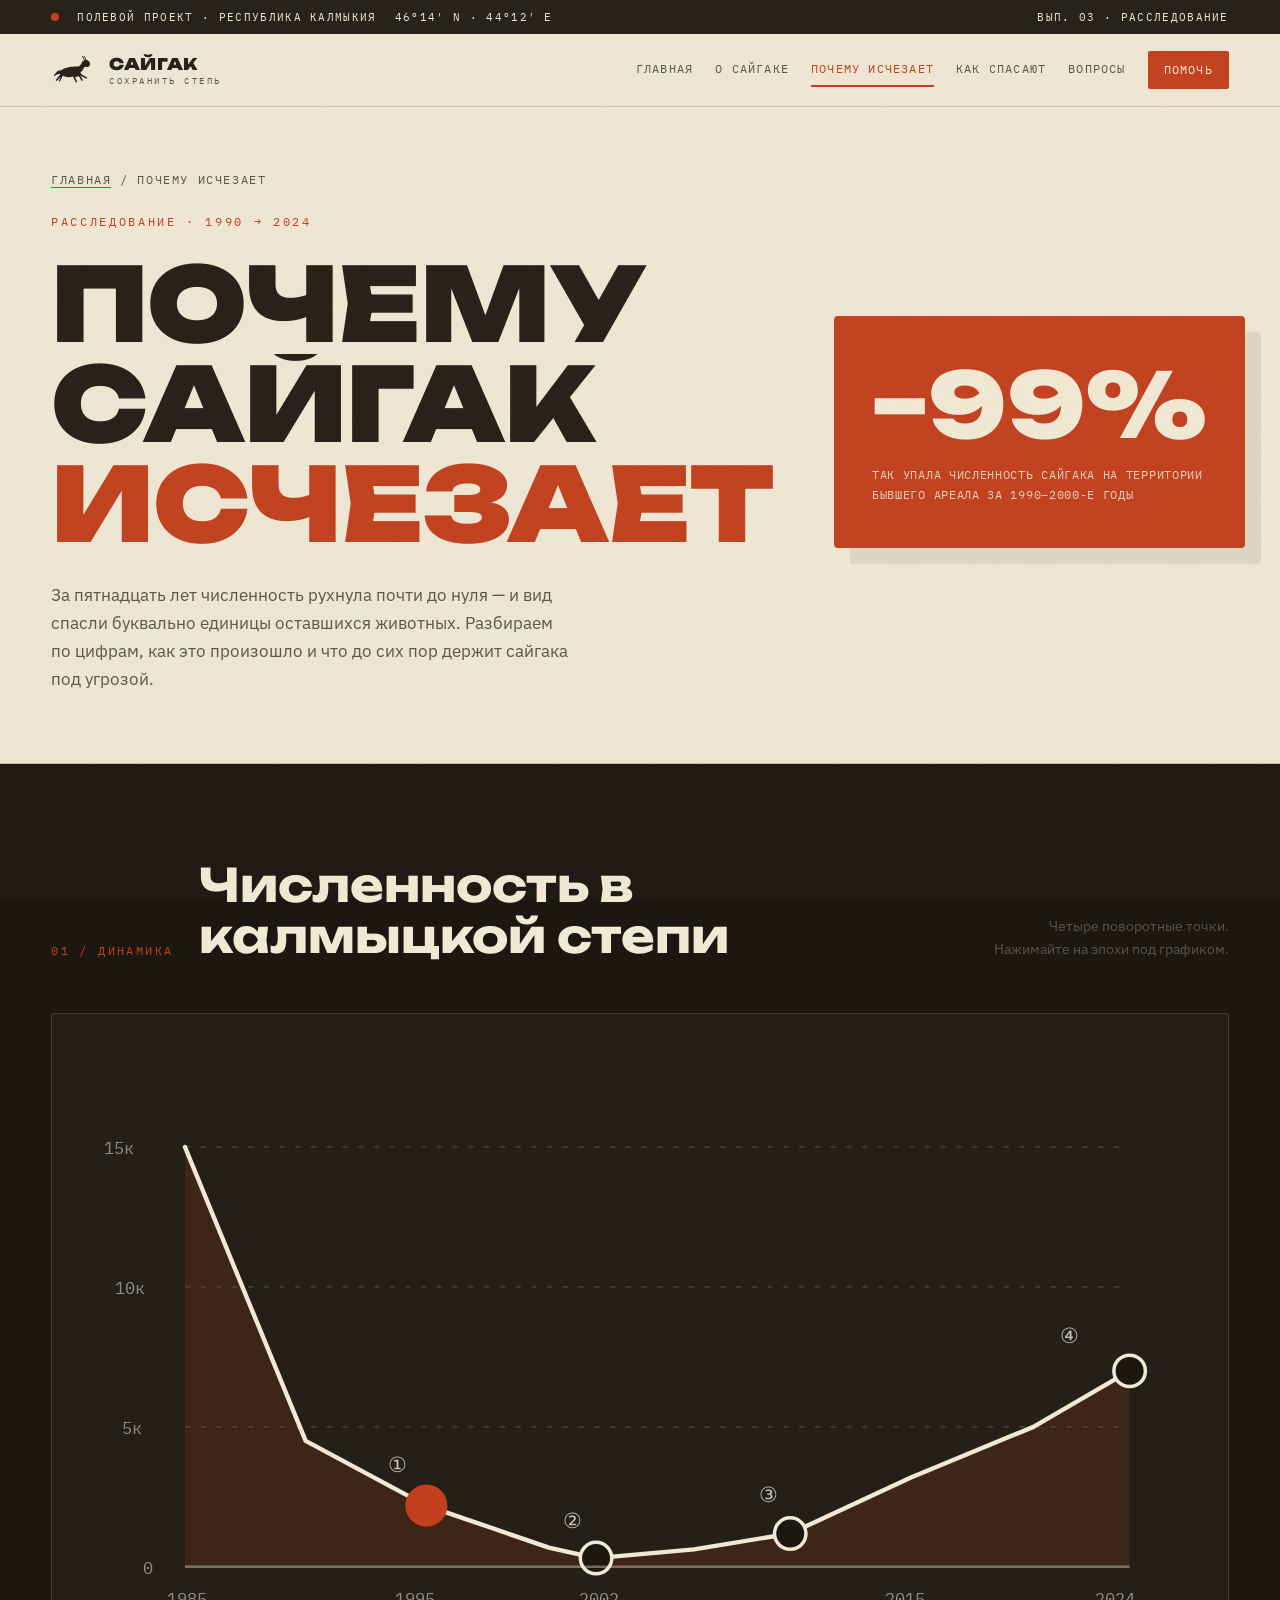
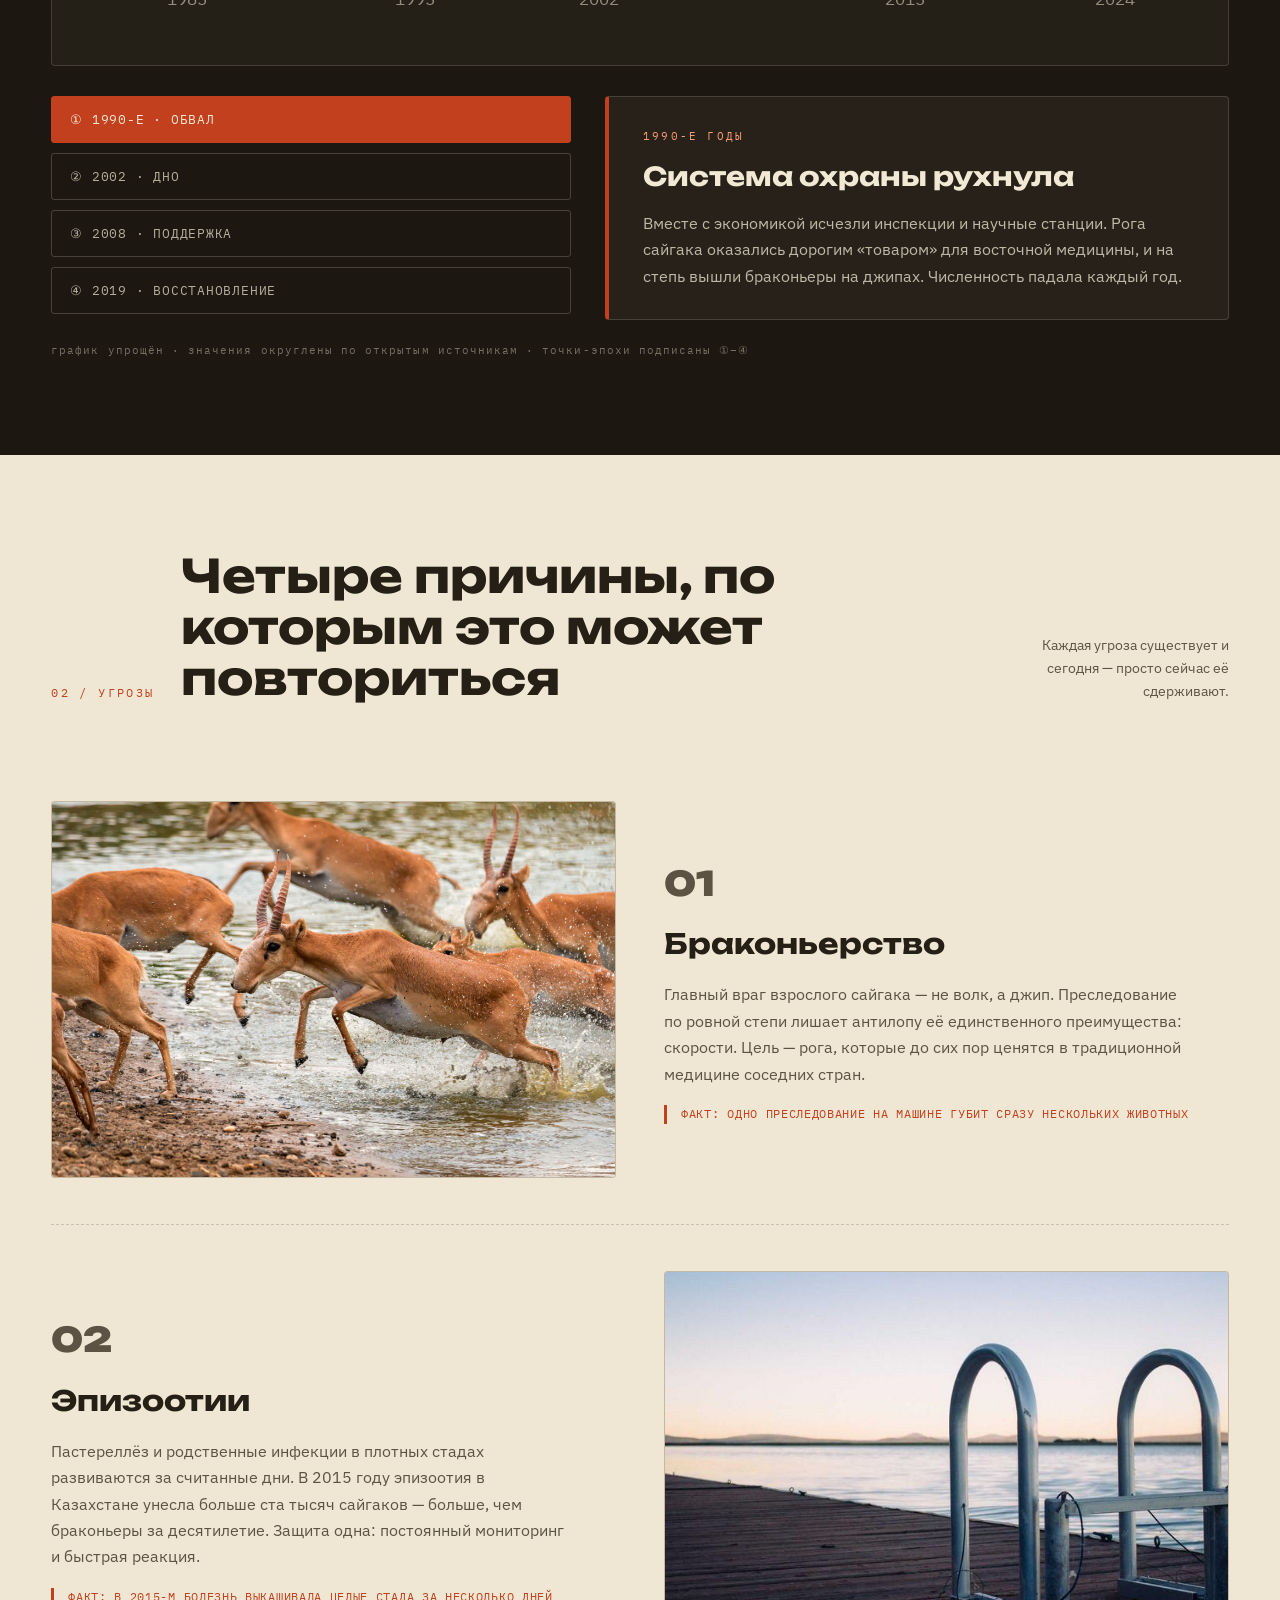
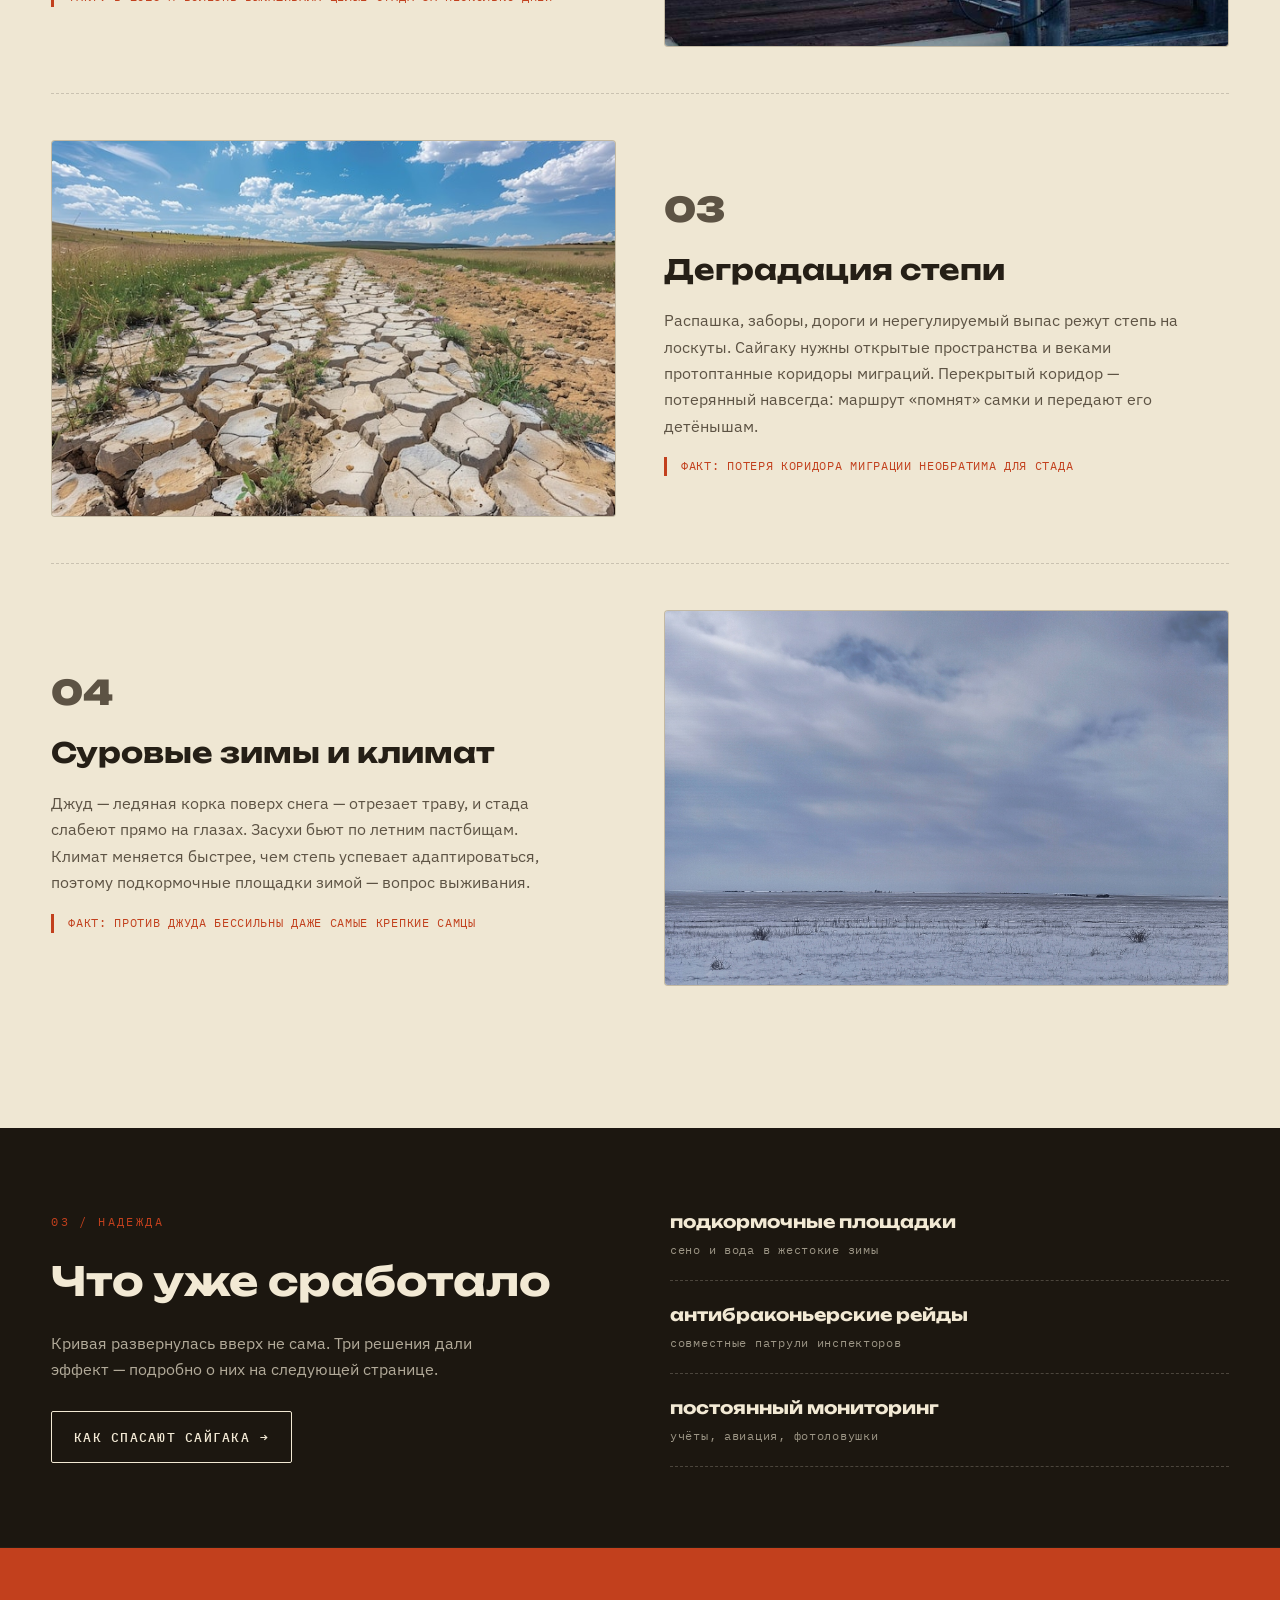
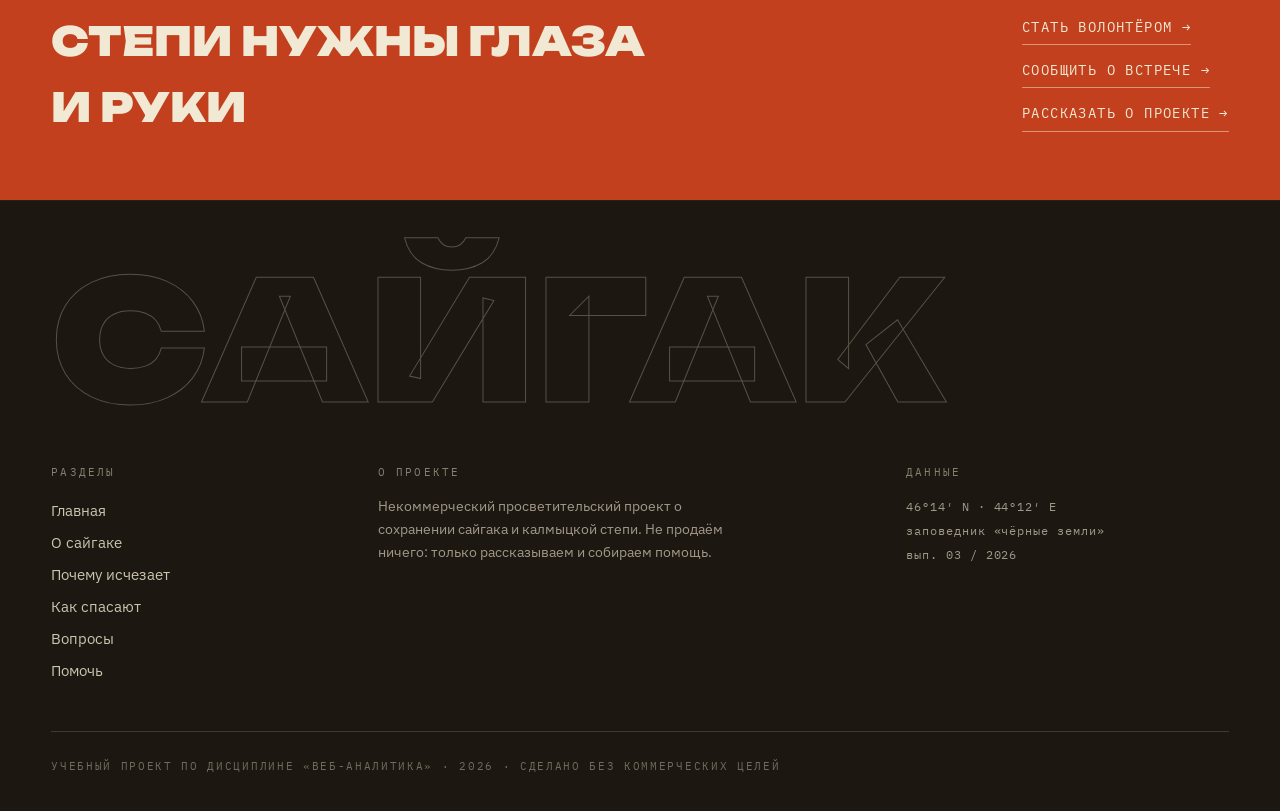
==== site/decline.html @ 47480e48 "Fix pictures loading" ====
<!DOCTYPE html>
<html lang="ru">
<head>
<meta charset="UTF-8">
<meta name="viewport" content="width=device-width, initial-scale=1.0">
<title>Почему сайгак исчезает | Сайгак: сохранить степь</title>
<meta name="description" content="Как сайгак едва не исчез: динамика численности, четыре главные угрозы — браконьерство, эпизоотии, деградация степи, суровые зимы.">
<!-- Раскомментируй, пока проект учебный:
<meta name="robots" content="noindex"> -->
<link rel="preconnect" href="https://fonts.googleapis.com">
<link rel="preconnect" href="https://fonts.gstatic.com" crossorigin>
<link href="https://fonts.googleapis.com/css2?family=IBM+Plex+Mono:wght@400;500;600&family=IBM+Plex+Sans:wght@400;500;600;700&family=Unbounded:wght@500;700;900&display=swap" rel="stylesheet">
<link rel="stylesheet" href="css/style.css">

<!-- ══ СЧЁТЧИКИ: Яндекс.Метрика · Рамблер/Топ100 · Top.Mail.ru (вставить коды) ══ -->
</head>
<body>

<svg width="0" height="0" style="position:absolute" aria-hidden="true">
  <symbol id="saiga" viewBox="0 0 140 90">
    <path d="M10 66 C8 62 10 58 14 56 C18 48 26 46 32 46 C46 36 66 34 82 34 C90 34 94 30 97 24 C99 19 102 15 107 14 C112 12 118 13 121 17 C125 21 126 27 123 31 C121 35 116 36 112 35 C108 34 105 37 103 42 C101 47 98 50 94 52 L96 58 L116 70 L113 73 L92 62 C88 66 82 68 76 67 L84 84 L79 84 L70 66 C56 70 44 68 36 62 L18 80 L14 78 L30 58 C22 56 14 60 12 64 Z"/>
    <path d="M38 62 L28 82 L24 82 L34 60 Z"/>
    <path d="M90 56 L102 78 L98 80 L86 60 Z"/>
    <path d="M107 14 C103 9 104 4 100 1" fill="none" stroke="currentColor" stroke-width="3" stroke-linecap="round"/>
    <path d="M112 14 C109 9 110 4 106 1" fill="none" stroke="currentColor" stroke-width="3" stroke-linecap="round"/>
  </symbol>
</svg>

<div class="noise" aria-hidden="true"></div>

<div class="statusbar mono">
  <div class="wrap sbin">
    <span class="dot" aria-hidden="true"></span>
    <span>полевой проект · республика калмыкия</span>
    <span class="hide-s">46°14′ N · 44°12′ E</span>
    <span class="sb-r">вып. 03 · расследование</span>
  </div>
</div>

<header class="site-head">
  <div class="wrap headin">
    <a class="logo" href="index.html">
      <svg class="logo-saiga" viewBox="0 0 140 90" aria-hidden="true"><use href="#saiga"/></svg>
      <span class="logo-t">САЙГАК<small>сохранить степь</small></span>
    </a>
    <nav class="nav" aria-label="Основная навигация">
      <a href="index.html">Главная</a>
      <a href="saiga.html">О сайгаке</a>
      <a href="decline.html" class="active" aria-current="page">Почему исчезает</a>
      <a href="rescue.html">Как спасают</a>
      <a href="faq.html">Вопросы</a>
      <a href="help.html" class="nav-cta" data-track="nav_help">Помочь</a>
    </nav>
  </div>
</header>

<main>

<!-- ══ открытие ══ -->
<section class="pg-open">
  <div class="wrap po-grid">
    <div>
      <p class="crumbs mono rv"><a href="index.html">главная</a> / почему исчезает</p>
      <p class="kicker mono rv">расследование · 1990 → 2024</p>
      <h1 class="lm">
        <span class="ln"><i>Почему</i></span>
        <span class="ln"><i>сайгак</i></span>
        <span class="ln"><i class="acc">исчезает</i></span>
      </h1>
      <p class="lede rv d2">За пятнадцать лет численность рухнула почти до нуля — и вид спасли буквально единицы оставшихся животных. Разбираем по цифрам, как это произошло и что до сих пор держит сайгака под угрозой.</p>
    </div>
    <aside class="loss rv d1" aria-label="Падение численности">
      <p class="loss-num">−99%</p>
      <p class="loss-cap mono">так упала численность сайгака на территории бывшего ареала за 1990–2000-е годы</p>
    </aside>
  </div>
</section>

<!-- ══ большой график ══ -->
<section class="sec dark" id="chart">
  <div class="wrap">
    <div class="shead">
      <span class="sindex mono">01 / динамика</span>
      <h2 class="rv">Численность в калмыцкой степи</h2>
      <p class="snote">Четыре поворотные точки. Нажимайте на эпохи под графиком.</p>
    </div>
    <div class="bchart-wrap rv">
      <svg class="bchart" viewBox="0 0 640 340" role="img" aria-label="График численности сайгака в Калмыкии, 1985–2024 годы">
        <g class="grid" stroke="rgba(242,233,212,.14)" stroke-dasharray="3 6">
          <line x1="60" y1="60"  x2="600" y2="60"/>
          <line x1="60" y1="140" x2="600" y2="140"/>
          <line x1="60" y1="220" x2="600" y2="220"/>
        </g>
        <g class="ylab mono" fill="rgba(242,233,212,.55)" font-size="10">
          <text x="14" y="64">15к</text><text x="20" y="144">10к</text><text x="24" y="224">5к</text><text x="36" y="304">0</text>
        </g>
        <path class="area" d="M60 60 L129 228 L198 265 L268 289 L295 295 L351 290 L406 281 L475 249 L545 220 L600 188 L600 300 L60 300 Z"/>
        <polyline class="poly" fill="none" points="60,60 129,228 198,265 268,289 295,295 351,290 406,281 475,249 545,220 600,188"/>
        <g class="mark" data-era="a"><circle cx="198" cy="265" r="9"/><text x="176" y="246">①</text></g>
        <g class="mark" data-era="b"><circle cx="295" cy="295" r="9"/><text x="276" y="278">②</text></g>
        <g class="mark" data-era="c"><circle cx="406" cy="281" r="9"/><text x="388" y="263">③</text></g>
        <g class="mark" data-era="d"><circle cx="600" cy="188" r="9"/><text x="560" y="172">④</text></g>
        <line x1="60" y1="300" x2="600" y2="300" stroke="rgba(242,233,212,.4)" stroke-width="1.5"/>
        <g class="xlab mono" fill="rgba(242,233,212,.55)" font-size="10">
          <text x="50" y="322">1985</text><text x="180" y="322">1995</text><text x="285" y="322">2002</text><text x="460" y="322">2015</text><text x="580" y="322">2024</text>
        </g>
      </svg>
    </div>
    <div class="era-grid rv d1">
      <div class="era-tabs" role="tablist" aria-label="Эпохи">
        <button class="era active" data-era="a" type="button">① 1990-е · обвал</button>
        <button class="era" data-era="b" type="button">② 2002 · дно</button>
        <button class="era" data-era="c" type="button">③ 2008 · поддержка</button>
        <button class="era" data-era="d" type="button">④ 2019 · восстановление</button>
      </div>
      <div class="era-panel" aria-live="polite">
        <div id="era-body">
          <p class="era-y mono">1990-е годы</p>
          <h3 id="era-title">Система охраны рухнула</h3>
          <p id="era-text">Вместе с экономикой исчезли инспекции и научные станции. Рога сайгака оказались дорогим «товаром» для восточной медицины, и на степь вышли браконьеры на джипах. Численность падала каждый год.</p>
        </div>
      </div>
    </div>
    <p class="src mono">график упрощён · значения округлены по открытым источникам · точки-эпохи подписаны ①–④</p>
  </div>
</section>

<!-- ══ четыре угрозы ══ -->
<section class="sec" id="threats">
  <div class="wrap">
    <div class="shead">
      <span class="sindex mono">02 / угрозы</span>
      <h2 class="rv">Четыре причины, по которым это может повториться</h2>
      <p class="snote">Каждая угроза существует и сегодня — просто сейчас её сдерживают.</p>
    </div>

    <article class="threat rv">
      <div class="img"><img src="img/anti-poaching-patrol-jeep.jpg" alt="Патруль против браконьеров в степи" loading="lazy" decoding="async"></div>
      <div class="txt">
        <p class="t-n">01</p>
        <h3>Браконьерство</h3>
        <p>Главный враг взрослого сайгака — не волк, а джип. Преследование по ровной степи лишает антилопу её единственного преимущества: скорости. Цель — рога, которые до сих пор ценятся в традиционной медицине соседних стран.</p>
        <p class="fact mono">факт: одно преследование на машине губит сразу нескольких животных</p>
      </div>
    </article>

    <article class="threat rev rv">
      <div class="img"><img src="img/vet-monitoring-steppe.jpg" alt="Ветеринарный мониторинг в степи" loading="lazy" decoding="async"></div>
      <div class="txt">
        <p class="t-n">02</p>
        <h3>Эпизоотии</h3>
        <p>Пастереллёз и родственные инфекции в плотных стадах развиваются за считанные дни. В 2015 году эпизоотия в Казахстане унесла больше ста тысяч сайгаков — больше, чем браконьеры за десятилетие. Защита одна: постоянный мониторинг и быстрая реакция.</p>
        <p class="fact mono">факт: в 2015-м болезнь выкашивала целые стада за несколько дней</p>
      </div>
    </article>

    <article class="threat rv">
      <div class="img"><img src="img/plowed-steppe-road.jpg" alt="Распаханная степь и дорога" loading="lazy" decoding="async"></div>
      <div class="txt">
        <p class="t-n">03</p>
        <h3>Деградация степи</h3>
        <p>Распашка, заборы, дороги и нерегулируемый выпас режут степь на лоскуты. Сайгаку нужны открытые пространства и веками протоптанные коридоры миграций. Перекрытый коридор — потерянный навсегда: маршрут «помнят» самки и передают его детёнышам.</p>
        <p class="fact mono">факт: потеря коридора миграции необратима для стада</p>
      </div>
    </article>

    <article class="threat rev rv">
      <div class="img"><img src="img/kalmykia-harsh-winter.jpg" alt="Суровая зима в калмыцкой степи" loading="lazy" decoding="async"></div>
      <div class="txt">
        <p class="t-n">04</p>
        <h3>Суровые зимы и климат</h3>
        <p>Джуд — ледяная корка поверх снега — отрезает траву, и стада слабеют прямо на глазах. Засухи бьют по летним пастбищам. Климат меняется быстрее, чем степь успевает адаптироваться, поэтому подкормочные площадки зимой — вопрос выживания.</p>
        <p class="fact mono">факт: против джуда бессильны даже самые крепкие самцы</p>
      </div>
    </article>
  </div>
</section>

<!-- ══ что уже сработало ══ -->
<section class="worked">
  <div class="wrap w-grid">
    <div class="rv">
      <p class="sindex mono">03 / надежда</p>
      <h2>Что уже сработало</h2>
      <p class="w-note">Кривая развернулась вверх не сама. Три решения дали эффект — подробно о них на следующей странице.</p>
      <a class="btn light rv d2" href="rescue.html" data-track="cta_rescue_open">Как спасают сайгака <span class="a">→</span></a>
    </div>
    <ul class="w-list rv d1">
      <li><b>подкормочные площадки</b><span>сено и вода в жестокие зимы</span></li>
      <li><b>антибраконьерские рейды</b><span>совместные патрули инспекторов</span></li>
      <li><b>постоянный мониторинг</b><span>учёты, авиация, фотоловушки</span></li>
    </ul>
  </div>
</section>

<!-- ══ CTA ══ -->
<section class="cta-band">
  <div class="wrap cta-in">
    <h2 class="rv">Степи нужны глаза и руки</h2>
    <div class="cta-actions rv d1">
      <a class="cta-a" href="help.html#volunteer" data-track="cta_volunteer">Стать волонтёром <span class="a">→</span></a>
      <a class="cta-a" href="help.html#sighting" data-track="cta_sighting">Сообщить о встрече <span class="a">→</span></a>
      <a class="cta-a" href="help.html#share" data-track="cta_share">Рассказать о проекте <span class="a">→</span></a>
    </div>
  </div>
</section>

</main>

<footer class="site-foot">
  <div class="wrap">
    <p class="foot-word" aria-hidden="true">САЙГАК</p>
    <div class="foot-grid">
      <div>
        <p class="f-t mono">разделы</p>
        <a href="index.html">Главная</a>
        <a href="saiga.html">О сайгаке</a>
        <a href="decline.html">Почему исчезает</a>
        <a href="rescue.html">Как спасают</a>
        <a href="faq.html">Вопросы</a>
        <a href="help.html">Помочь</a>
      </div>
      <div>
        <p class="f-t mono">о проекте</p>
        <p class="f-p">Некоммерческий просветительский проект о сохранении сайгака и калмыцкой степи. Не продаём ничего: только рассказываем и собираем помощь.</p>
      </div>
      <div>
        <p class="f-t mono">данные</p>
        <p class="f-p mono-sm">46°14′ N · 44°12′ E<br>заповедник «чёрные земли»<br>вып. 03 / 2026</p>
      </div>
    </div>
    <p class="foot-meta mono">учебный проект по дисциплине «веб-аналитика» · 2026 · сделано без коммерческих целей</p>
  </div>
</footer>

<style>
/* ── страница «Почему исчезает» ───────────────────────── */
.pg-open{padding:64px 0 70px;border-bottom:1px solid var(--line)}
.po-grid{display:grid;grid-template-columns:1.15fr .85fr;gap:60px;align-items:center}
.crumbs{font-size:11.5px;letter-spacing:.14em;text-transform:uppercase;color:var(--ink-soft);margin-bottom:22px}
.crumbs a{border-bottom:1px solid var(--red);transition:.2s}
.crumbs a:hover{color:var(--red)}

/* −99% */
.loss{background:var(--red);color:var(--cream);border-radius:4px;padding:44px 38px;box-shadow:16px 16px 0 rgba(37,31,22,.08);transform:rotate(1.2deg)}
.loss-num{font-family:var(--disp);font-weight:900;font-size:clamp(64px,7vw,110px);line-height:1}
.loss-cap{margin-top:16px;font-size:11.5px;line-height:1.7;letter-spacing:.06em;text-transform:uppercase;opacity:.85}

/* большой график */
.bchart-wrap{background:rgba(242,233,212,.04);border:1px solid rgba(242,233,212,.14);border-radius:4px;padding:28px}
.bchart{width:100%;height:auto;display:block}
.bchart .area{fill:rgba(194,64,29,.16)}
.bchart .poly{stroke:var(--cream);stroke-width:2.5;stroke-linejoin:round;stroke-linecap:round}
.bchart .mark circle{fill:var(--dusk);stroke:var(--cream);stroke-width:2;transition:.25s}
.bchart .mark text{font-family:var(--mono);font-size:12px;fill:rgba(242,233,212,.8)}
.bchart .mark.active circle{fill:var(--red);stroke:var(--red);r:11}
.src{font-size:10.5px;letter-spacing:.1em;color:rgba(242,233,212,.42)!important;margin-top:22px}

/* эпохи */
.era-grid{display:grid;grid-template-columns:1fr 1.2fr;gap:34px;margin-top:30px;align-items:start}
.era-tabs{display:flex;flex-direction:column;gap:10px}
.era{font-family:var(--mono);font-size:13px;letter-spacing:.06em;text-transform:uppercase;text-align:left;padding:14px 18px;border:1px solid rgba(242,233,212,.2);background:transparent;color:rgba(242,233,212,.72);border-radius:3px;transition:.25s;cursor:pointer}
.era:hover{border-color:var(--cream);color:var(--cream)}
.era.active{background:var(--red);border-color:var(--red);color:var(--cream)}
.era-panel{background:rgba(242,233,212,.05);border:1px solid rgba(242,233,212,.16);border-left:4px solid var(--red);border-radius:4px;padding:30px 34px}
.era-y{font-size:11px;letter-spacing:.2em;text-transform:uppercase;color:#ff9c72;margin-bottom:10px}
.era-panel h3{font-family:var(--disp);font-weight:700;font-size:clamp(19px,2.4vw,26px);margin-bottom:12px}
.era-panel p:last-child{color:rgba(242,233,212,.75)}
#era-body{animation:eraIn .4s ease}
@keyframes eraIn{from{opacity:0;transform:translateY(8px)}to{opacity:1;transform:none}}

/* угрозы */
.threat{display:grid;grid-template-columns:1fr 1fr;gap:48px;align-items:center;padding:46px 0;border-bottom:1px dashed var(--line)}
.threat:last-of-type{border-bottom:0}
.threat .img{overflow:hidden;border-radius:4px;aspect-ratio:3/2;border:1px solid var(--line);background:var(--paper2)}
.threat .img img{width:100%;height:100%;object-fit:cover;transition:transform .8s cubic-bezier(.2,.7,.2,1)}
.threat:hover .img img{transform:scale(1.06)}
.threat.rev .img{order:2}
.t-n{font-family:var(--disp);font-weight:900;font-size:34px;color:var(--red)}
.threat h3{font-family:var(--disp);font-weight:700;font-size:clamp(20px,2.6vw,28px);margin:10px 0 14px}
.threat .txt p:not(.fact){color:var(--ink-soft);max-width:52ch}
.fact{margin-top:18px;font-size:11.5px;letter-spacing:.06em;text-transform:uppercase;color:var(--red);border-left:3px solid var(--red);padding-left:14px}

/* что сработало */
.worked{background:var(--pine,#15251c);background:var(--dusk);color:var(--cream);padding:80px 0}
.w-grid{display:grid;grid-template-columns:1fr 1fr;gap:60px;align-items:center}
.worked h2{font-family:var(--disp);font-weight:700;font-size:clamp(26px,3.4vw,40px);margin:16px 0 16px}
.w-note{color:rgba(242,233,212,.7);max-width:44ch;margin-bottom:28px}
.w-list{list-style:none;display:flex;flex-direction:column;gap:0}
.w-list li{display:flex;flex-direction:column;gap:4px;padding:20px 0;border-bottom:1px dashed rgba(242,233,212,.22)}
.w-list li:first-child{padding-top:0}
.w-list b{font-family:var(--disp);font-weight:700;font-size:17px}
.w-list span{font-family:var(--mono);font-size:12px;letter-spacing:.06em;color:rgba(242,233,212,.6)}

@media (max-width:960px){
  .po-grid,.era-grid,.w-grid{grid-template-columns:1fr;gap:40px}
  .threat{grid-template-columns:1fr;gap:26px}
  .threat.rev .img{order:0}
  .era-tabs{flex-direction:row;flex-wrap:wrap}
}
</style>

<script>
/* аналитика: Метрика · Топ100 · Топ.ру */
const YM_ID = null; // ← номер счётчика Метрики
window.analyticsLog = window.analyticsLog || [];
function track(action, params){
  const p = params || {};
  window.analyticsLog.push({ ts: new Date().toISOString(), action, params: p });
  console.info('[analytics]', action, p);
  try { if (window.ym && YM_ID) ym(YM_ID, 'reachGoal', action, p); } catch (e) {}
  try { if (window._tmr) _tmr.push(Object.assign({ type: 'reachGoal', goal: action }, p)); } catch (e) {}
}
track('page_view', { page: '/decline.html' });
document.addEventListener('click', function (ev) {
  const t = ev.target.closest('[data-track]');
  if (t) track(t.dataset.track);
});

const RM = window.matchMedia('(prefers-reduced-motion: reduce)').matches;
const io = new IntersectionObserver(function (entries) {
  entries.forEach(function (en) {
    if (!en.isIntersecting) return;
    en.target.classList.add('in');
    io.unobserve(en.target);
  });
}, { threshold: .18 });
document.querySelectorAll('.rv,.lm').forEach(el => io.observe(el));

/* график: прорисовка линии при появлении */
(function () {
  const wrap = document.querySelector('.bchart-wrap');
  if (!wrap) return;
  const poly = wrap.querySelector('.poly');
  const fio = new IntersectionObserver(function (es) {
    es.forEach(function (en) {
      if (!en.isIntersecting) return;
      const len = poly.getTotalLength ? poly.getTotalLength() : 1400;
      poly.style.strokeDasharray = len;
      poly.style.strokeDashoffset = RM ? 0 : len;
      poly.getBoundingClientRect();
      requestAnimationFrame(() => {
        poly.style.transition = RM ? 'none' : 'stroke-dashoffset 2.4s cubic-bezier(.4,0,.2,1) .2s';
        poly.style.strokeDashoffset = 0;
      });
      fio.unobserve(en.target);
    });
  }, { threshold: .3 });
  fio.observe(wrap);
})();

/* эпохи: синхронно подсвечиваем маркеры на графике */
const ERAS = {
  a: ['1990-е годы', 'Система охраны рухнула', 'Вместе с экономикой исчезли инспекции и научные станции. Рога сайгака оказались дорогим «товаром» для восточной медицины, и на степь вышли браконьеры на джипах. Численность падала каждый год.'],
  b: ['2002 год', 'Дно', 'В калмыцкой степи учтены считанные сотни животных. Вид на грани исчезновения: ещё пара неудачных лет — и восстанавливать было бы некого.'],
  c: ['2008 год', 'Поддержка', 'Запущены подкормочные площадки, усилены рейды, налажен ветеринарный мониторинг. Падение останавливается, кривая впервые за десятилетие идёт вверх.'],
  d: ['2019–2024 годы', 'Восстановление', 'Популяция достигает примерно семи тысяч особей. Но все четыре угрозы никуда не делись — кривую держат люди, а не «само прошло».']
};
function setEra(key){
  document.querySelectorAll('.era').forEach(b => b.classList.toggle('active', b.dataset.era === key));
  document.querySelectorAll('.bchart .mark').forEach(m => m.classList.toggle('active', m.dataset.era === key));
  const [y, t, x] = ERAS[key];
  const body = document.getElementById('era-body');
  body.style.animation = 'none';
  void body.offsetWidth;
  body.style.animation = '';
  body.querySelector('.era-y').textContent = y;
  document.getElementById('era-title').textContent = t;
  document.getElementById('era-text').textContent = x;
}
document.querySelectorAll('.era').forEach(btn => {
  btn.addEventListener('click', function () {
    setEra(btn.dataset.era);
    track('era_open', { era: btn.dataset.era });
  });
});
document.querySelectorAll('.bchart .mark').forEach(m => {
  m.style.cursor = 'pointer';
  m.addEventListener('click', function () {
    setEra(m.dataset.era);
    track('era_open', { era: m.dataset.era, from: 'chart' });
  });
});
setEra('a');
</script>
</body>
</html>
---- site/css/style.css ----
:root{
  --paper:#efe7d3; --paper2:#e7dcc2; --ink:#251f16; --ink-soft:#5d5344;
  --dusk:#1c1710; --cream:#f2e9d4; --red:#c2401d; --red-deep:#9c3317;
  --grass:#8a6b23; --sage:#6a7047; --line:rgba(37,31,22,.18);
  --disp:'Unbounded',sans-serif; --body:'IBM Plex Sans',sans-serif; --mono:'IBM Plex Mono',monospace;
}
*{margin:0;padding:0;box-sizing:border-box}
html{scroll-behavior:smooth}
body{font-family:var(--body);background:var(--paper);color:var(--ink);line-height:1.65;overflow-x:hidden}
::selection{background:var(--red);color:var(--cream)}
img{display:block;max-width:100%}
a{color:inherit;text-decoration:none}
.wrap{width:min(1180px,92vw);margin:0 auto}
.mono{font-family:var(--mono)}
.hide-s{display:inline}

/* шум */
.noise{position:fixed;inset:0;z-index:200;pointer-events:none;opacity:.05;
 background-image:url("data:image/svg+xml,%3Csvg xmlns='http://www.w3.org/2000/svg' width='140' height='140'%3E%3Cfilter id='n'%3E%3CfeTurbulence type='fractalNoise' baseFrequency='.9' numOctaves='2'/%3E%3C/filter%3E%3Crect width='140' height='140' filter='url(%23n)'/%3E%3C/svg%3E")}

/* статус-бар */
.statusbar{background:var(--ink);color:var(--cream);font-size:11px;letter-spacing:.12em;text-transform:uppercase}
.sbin{display:flex;align-items:center;gap:18px;height:34px}
.sb-r{margin-left:auto}
.sb-r b{color:#ff9c72;font-weight:500}
.dot{width:8px;height:8px;border-radius:50%;background:var(--red);animation:pulse 1.7s infinite}
@keyframes pulse{0%,100%{opacity:1}50%{opacity:.25}}

/* шапка */
.site-head{position:sticky;top:0;z-index:100;background:var(--paper);border-bottom:1px solid var(--line)}
.headin{display:flex;align-items:center;justify-content:space-between;gap:24px;height:72px}
.logo{display:flex;align-items:center;gap:14px}
.logo-saiga{width:44px;height:28px;fill:var(--ink);color:var(--ink)}
.logo-t{font-family:var(--disp);font-weight:900;font-size:16px;letter-spacing:.04em;display:flex;flex-direction:column;line-height:1}
.logo-t small{font-family:var(--mono);font-weight:400;font-size:9px;letter-spacing:.28em;text-transform:uppercase;color:var(--ink-soft);margin-top:4px}
.nav{display:flex;gap:22px;align-items:center;flex-wrap:wrap}
.nav a{font-family:var(--mono);font-size:12px;text-transform:uppercase;letter-spacing:.1em;color:var(--ink-soft);padding:6px 0;border-bottom:2px solid transparent;transition:.25s}
.nav a:hover{color:var(--ink)}
.nav a.active{color:var(--red);border-color:var(--red)}
.nav-cta{background:var(--red);color:var(--cream)!important;padding:9px 16px!important;border-radius:2px;border:none!important}
.nav-cta:hover{background:var(--red-deep)}

/* открытие */
.opening{position:relative;overflow:hidden;border-bottom:1px solid var(--line)}
.open-grid{display:grid;grid-template-columns:1.2fr .8fr;gap:56px;align-items:center;padding:72px 0 40px}
.kicker{font-size:12px;letter-spacing:.22em;text-transform:uppercase;color:var(--red);margin-bottom:22px}
h1{font-family:var(--disp);font-weight:900;text-transform:uppercase;font-size:clamp(46px,8vw,108px);line-height:.98;letter-spacing:-.01em}
.lm .ln{display:block;overflow:hidden;padding-bottom:.06em;margin-bottom:-.06em}
.lm .ln i{display:inline-block;font-style:normal;transform:translateY(112%);transition:transform .9s cubic-bezier(.2,.75,.2,1)}
.lm .ln:nth-child(2) i{transition-delay:.12s}
.lm .ln:nth-child(3) i{transition-delay:.24s}
.lm.in .ln i{transform:none}
.lm .acc{color:var(--red)}
.lede{margin-top:26px;max-width:52ch;font-size:17px;color:var(--ink-soft)}
.open-cta{display:flex;gap:14px;flex-wrap:wrap;margin-top:32px}

/* кнопки */
.btn{display:inline-flex;align-items:center;gap:10px;font-family:var(--mono);font-size:12.5px;font-weight:500;text-transform:uppercase;letter-spacing:.1em;padding:15px 22px;border:1.5px solid var(--ink);border-radius:2px;color:var(--ink);transition:.25s;cursor:pointer;background:transparent}
.btn .a{transition:transform .25s}
.btn:hover{background:var(--ink);color:var(--paper)}
.btn:hover .a{transform:translateX(5px)}
.btn.red{background:var(--red);border-color:var(--red);color:var(--cream)}
.btn.red:hover{background:var(--red-deep);border-color:var(--red-deep)}
.btn.light{border-color:var(--cream);color:var(--cream)}
.btn.light:hover{background:var(--cream);color:var(--dusk)}

/* счётчик */
.counter-card{background:var(--dusk);color:var(--cream);border-radius:4px;padding:34px 34px 30px;position:relative;box-shadow:14px 14px 0 var(--paper2)}
.cc-top{font-size:11px;letter-spacing:.18em;text-transform:uppercase;color:rgba(242,233,212,.6)}
.cc-num{font-family:var(--disp);font-weight:900;font-size:clamp(56px,6vw,84px);line-height:1.05;color:var(--cream);margin:14px 0 12px}
.cc-note{font-size:11.5px;line-height:1.7;color:rgba(242,233,212,.62)}
.cc-up{color:#ff9c72;font-weight:600}
.cc-tag{margin-top:18px;padding-top:16px;border-top:1px dashed rgba(242,233,212,.25);font-size:11px;letter-spacing:.14em;text-transform:uppercase;color:#8fbf6f}

/* горизонт */
.horizon{margin-top:10px}
.horizon svg{width:100%;height:auto;display:block}
.herd{animation:drift 26s ease-in-out infinite alternate}
@keyframes drift{from{transform:translateX(0)}to{transform:translateX(70px)}}
.ticks{display:flex;justify-content:space-between;gap:16px;font-size:10.5px;letter-spacing:.16em;text-transform:uppercase;color:var(--ink-soft);padding:10px 0 22px;border-top:1px solid var(--line)}

/* бегущая строка */
.marq{overflow:hidden;background:var(--ink);color:var(--cream);border-block:1px solid var(--ink)}
.marq-track{display:flex;width:max-content;animation:mq 38s linear infinite}
.marq:hover .marq-track{animation-play-state:paused}
.marq-track span{font-family:var(--mono);font-size:12px;letter-spacing:.14em;text-transform:uppercase;padding:12px 0;white-space:nowrap}
.marq-track em{font-style:normal;color:var(--red);padding:0 16px}
@keyframes mq{to{transform:translateX(-50%)}}

/* секции */
.sec{padding:96px 0}
.sec.paper2{background:var(--paper2)}
.shead{display:grid;grid-template-columns:auto 1fr auto;gap:26px;align-items:end;margin-bottom:52px}
.sindex{font-size:12px;letter-spacing:.2em;text-transform:uppercase;color:var(--red)}
.shead h2{font-family:var(--disp);font-weight:700;font-size:clamp(28px,3.8vw,46px);line-height:1.1}
.snote{max-width:30ch;font-size:14px;color:var(--ink-soft);text-align:right}

/* кто такой сайгак */
.who-grid{display:grid;grid-template-columns:1.15fr .85fr;grid-template-rows:auto auto;gap:26px}
.who-big{grid-row:1/3;background:var(--paper2);border:1px solid var(--line);border-radius:4px;overflow:hidden;display:flex;flex-direction:column}
.who-big .kb{aspect-ratio:9/6;overflow:hidden}
.kb{background:var(--paper2)}
.kb img{width:100%;height:100%;object-fit:cover}
.rv.in .kb img{animation:kb 16s ease-in-out infinite alternate}
@keyframes kb{from{transform:scale(1)}to{transform:scale(1.09) translate(-1.5%,1.5%)}}
.who-cap{padding:26px 28px 30px}
.who-cap h3{font-family:var(--disp);font-weight:700;font-size:21px;margin-bottom:10px}
.who-cap p{color:var(--ink-soft)}
.who-card{background:var(--paper2);border:1px solid var(--line);border-radius:4px;padding:28px;transition:transform .3s,box-shadow .3s}
.who-card:hover{transform:translateY(-5px);box-shadow:0 16px 34px rgba(37,31,22,.13)}
.wc-num{font-family:var(--disp);font-weight:900;font-size:52px;color:var(--red);line-height:1}
.wc-num small{font-size:18px;color:var(--ink-soft);font-weight:500;margin-left:6px}
.who-card h3{font-family:var(--disp);font-weight:700;font-size:18px;margin:14px 0 8px}
.who-card p{font-size:14.5px;color:var(--ink-soft)}

/* тёмная секция с графиком */
.sec.dark{background:var(--dusk);color:var(--cream)}
.dark-grid{display:grid;grid-template-columns:.9fr 1.1fr;gap:60px;align-items:center}
.dark-text .sindex{display:block;margin-bottom:18px}
.dark-text h2{font-family:var(--disp);font-weight:700;font-size:clamp(28px,3.6vw,44px);margin-bottom:22px}
.dark-text p{color:rgba(242,233,212,.72);margin-bottom:18px;max-width:48ch}
.src{font-size:10.5px;letter-spacing:.1em;color:rgba(242,233,212,.42)!important;margin-top:22px}
.chart-wrap{background:rgba(242,233,212,.04);border:1px solid rgba(242,233,212,.14);border-radius:4px;padding:26px}
.chart{width:100%;height:auto;display:block}
.chart .area{fill:rgba(194,64,29,.16)}
.chart .poly{stroke:var(--cream);stroke-width:2.5;stroke-linejoin:round;stroke-linecap:round}
.chart .pt circle{fill:var(--red)}
.chart .pt-now circle{fill:var(--cream)}
.chart .pt text{font-family:var(--mono);font-size:11px;fill:rgba(242,233,212,.85)}
.chart .pt{opacity:0;transition:opacity .6s ease 2.2s}
.chart-wrap.in .pt{opacity:1}

/* хроника */
.tl-grid{display:grid;grid-template-columns:.85fr 1.15fr;gap:70px;align-items:start}
.sticky{position:sticky;top:96px}
.tl-left h2{font-family:var(--disp);font-weight:700;font-size:clamp(28px,3.6vw,44px);margin:18px 0 18px}
.tl-left p{color:var(--ink-soft);margin-bottom:26px;max-width:40ch}
.redbook{margin-top:34px;border:2px solid var(--red);border-radius:3px;padding:22px 24px;background:rgba(194,64,29,.06);max-width:340px;transform:rotate(-1.2deg)}
.rb-t{font-family:var(--disp);font-weight:700;font-size:14px;letter-spacing:.06em;color:var(--red)}
.rb-s{font-family:var(--mono);font-style:italic;font-size:13px;margin:6px 0 10px}
.rb-n{font-family:var(--mono);font-size:11px;line-height:1.7;color:var(--ink-soft)}
.tl-right{list-style:none;border-left:2px solid var(--line);padding-left:38px;display:flex;flex-direction:column;gap:40px}
.tl-item{position:relative}
.tl-item::before{content:'';position:absolute;left:-45px;top:10px;width:12px;height:12px;background:var(--red);border-radius:50%;box-shadow:0 0 0 4px var(--paper)}
.tl-y{font-family:var(--disp);font-weight:900;font-size:22px;color:var(--red)}
.tl-item p{margin-top:8px;color:var(--ink-soft);max-width:56ch}

/* CTA-полоса */
.cta-band{background:var(--red);color:var(--cream);border-block:1.5px solid var(--ink)}
.cta-in{display:flex;justify-content:space-between;align-items:center;gap:40px;padding:60px 0;flex-wrap:wrap}
.cta-band h2{font-family:var(--disp);font-weight:900;text-transform:uppercase;font-size:clamp(24px,3.4vw,40px);max-width:16ch}
.cta-actions{display:flex;flex-direction:column;gap:14px}
.cta-a{font-family:var(--mono);font-size:14px;letter-spacing:.1em;text-transform:uppercase;border-bottom:1.5px solid rgba(242,233,212,.5);padding-bottom:5px;width:max-content;transition:.2s}
.cta-a .a{display:inline-block;transition:transform .25s}
.cta-a:hover{border-color:var(--cream)}
.cta-a:hover .a{transform:translateX(6px)}

/* подвал */
.site-foot{background:var(--dusk);color:var(--cream);padding:60px 0 36px}
.foot-word{font-family:var(--disp);font-weight:900;font-size:clamp(58px,13vw,190px);line-height:.95;color:transparent;-webkit-text-stroke:1px rgba(242,233,212,.28);text-transform:uppercase;margin-bottom:44px;user-select:none}
.foot-grid{display:grid;grid-template-columns:.7fr 1.2fr .8fr;gap:44px;padding-bottom:44px;border-bottom:1px solid rgba(242,233,212,.16)}
.f-t{font-size:11px;letter-spacing:.2em;text-transform:uppercase;color:rgba(242,233,212,.5);margin-bottom:14px}
.foot-grid a{display:block;font-size:14.5px;color:rgba(242,233,212,.82);padding:4px 0;transition:.2s}
.foot-grid a:hover{color:var(--cream);transform:translateX(4px)}
.f-p{font-size:14px;color:rgba(242,233,212,.62);max-width:44ch}
.mono-sm{font-family:var(--mono);font-size:12px;line-height:2;letter-spacing:.08em}
.foot-meta{padding-top:26px;font-size:10.5px;letter-spacing:.16em;text-transform:uppercase;color:rgba(242,233,212,.4)}

/* появление */
.rv{opacity:0;transform:translateY(26px);transition:opacity .7s ease,transform .7s cubic-bezier(.2,.7,.2,1)}
.rv.in{opacity:1;transform:none}
.d1{transition-delay:.12s}.d2{transition-delay:.22s}.d3{transition-delay:.32s}.d4{transition-delay:.42s}

/* вопросы и ответы */
.faq{border-top:1px solid var(--line);max-width:860px}
.faq-item{border-bottom:1px solid var(--line)}
.faq-q{width:100%;background:none;border:0;display:flex;justify-content:space-between;align-items:center;gap:20px;padding:22px 0;text-align:left;font-family:var(--disp);font-weight:500;font-size:clamp(16px,2vw,20px);color:var(--ink);transition:color .2s}
.faq-q:hover{color:var(--red)}
.faq-q .pm{font-family:var(--mono);font-size:24px;color:var(--red);flex:none;transition:transform .3s}
.faq-item.open .pm{transform:rotate(45deg)}
.faq-a{display:grid;grid-template-rows:0fr;transition:grid-template-rows .45s cubic-bezier(.2,.7,.2,1)}
.faq-item.open .faq-a{grid-template-rows:1fr}
.faq-a>div{overflow:hidden}
.faq-a p{padding:0 44px 26px 0;color:var(--ink-soft);max-width:70ch}

/* адаптив */
@media (max-width:960px){
  .open-grid,.dark-grid,.tl-grid{grid-template-columns:1fr;gap:44px}
  .who-grid{grid-template-columns:1fr}.who-big{grid-row:auto}
  .shead{grid-template-columns:1fr}.snote{text-align:left}
  .sticky{position:static}
  .foot-grid{grid-template-columns:1fr}
  .hide-s{display:none}
  .headin{height:auto;padding:14px 0;flex-wrap:wrap}
}

/* уважение к настройкам пользователя */
@media (prefers-reduced-motion: reduce){
  *,*::before,*::after{animation:none!important;transition:none!important}
  .rv,.lm .ln i{opacity:1!important;transform:none!important}
  .chart .pt{opacity:1}
}
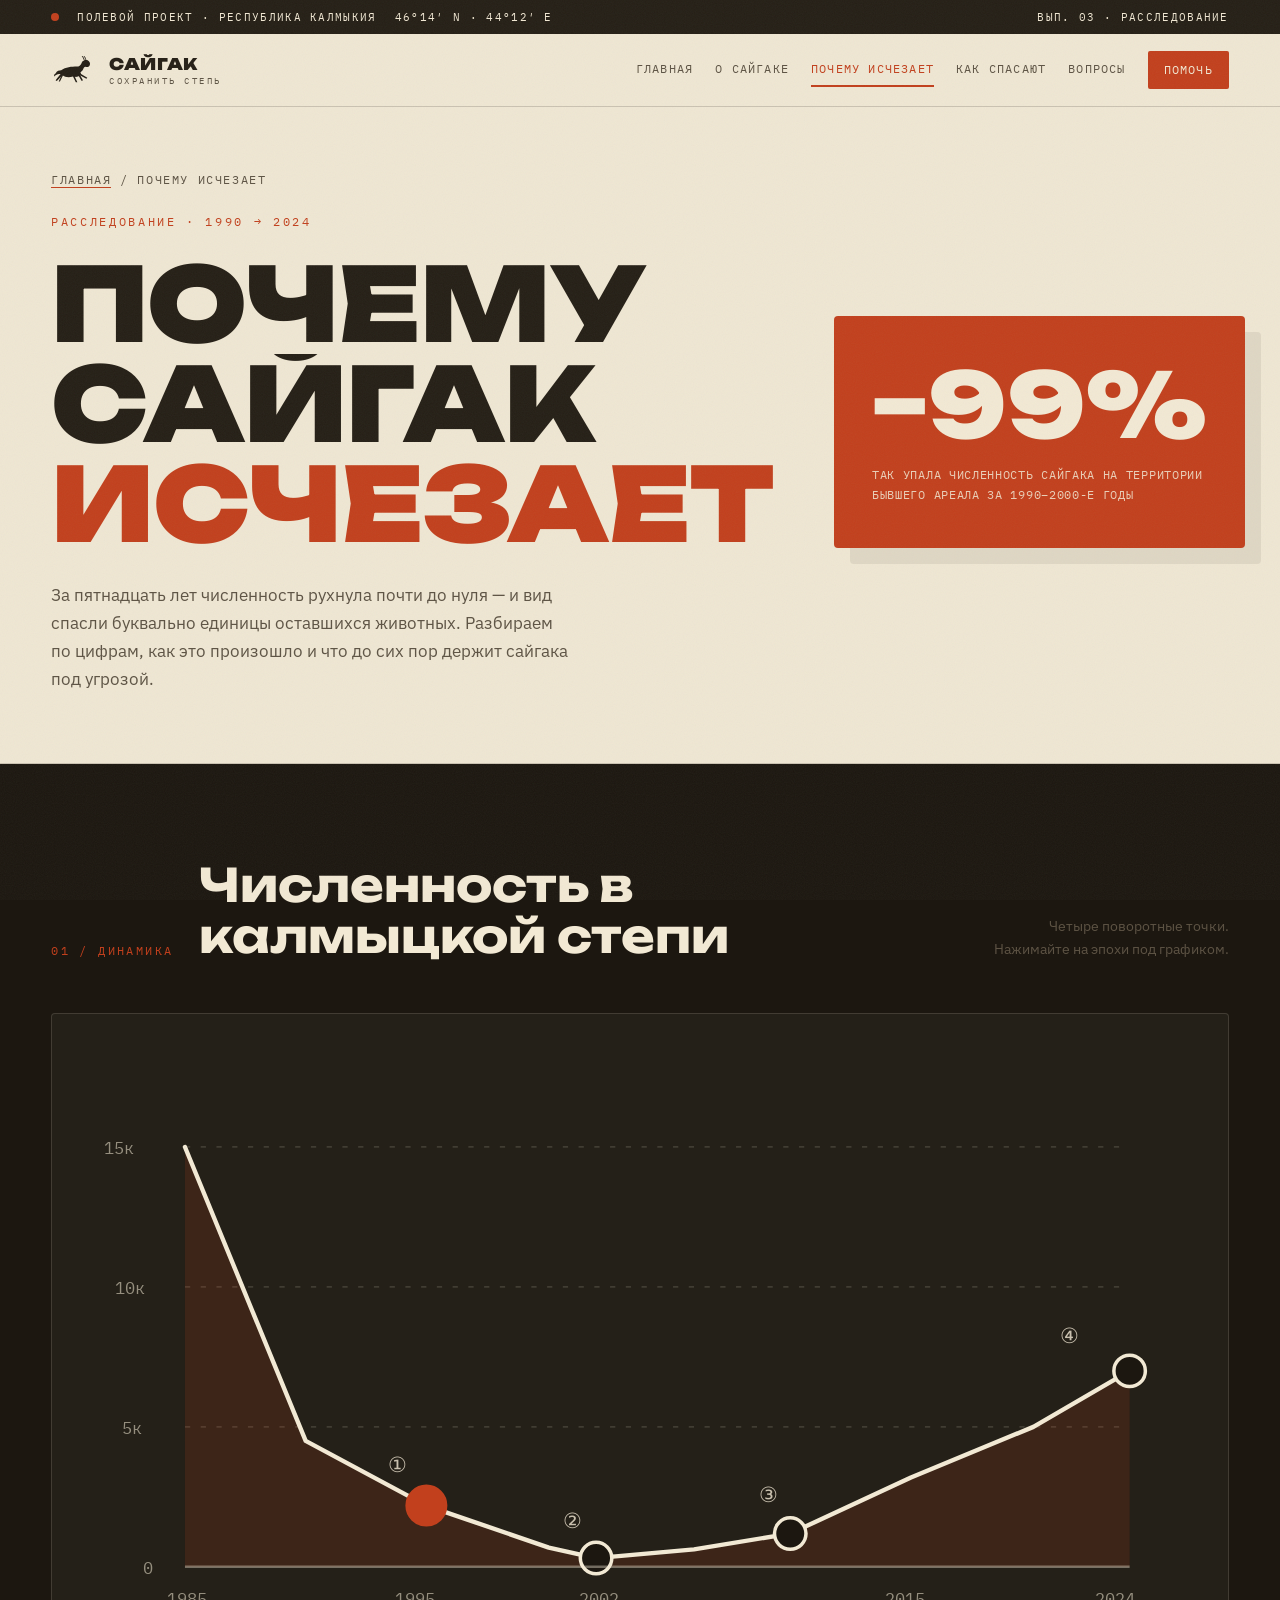
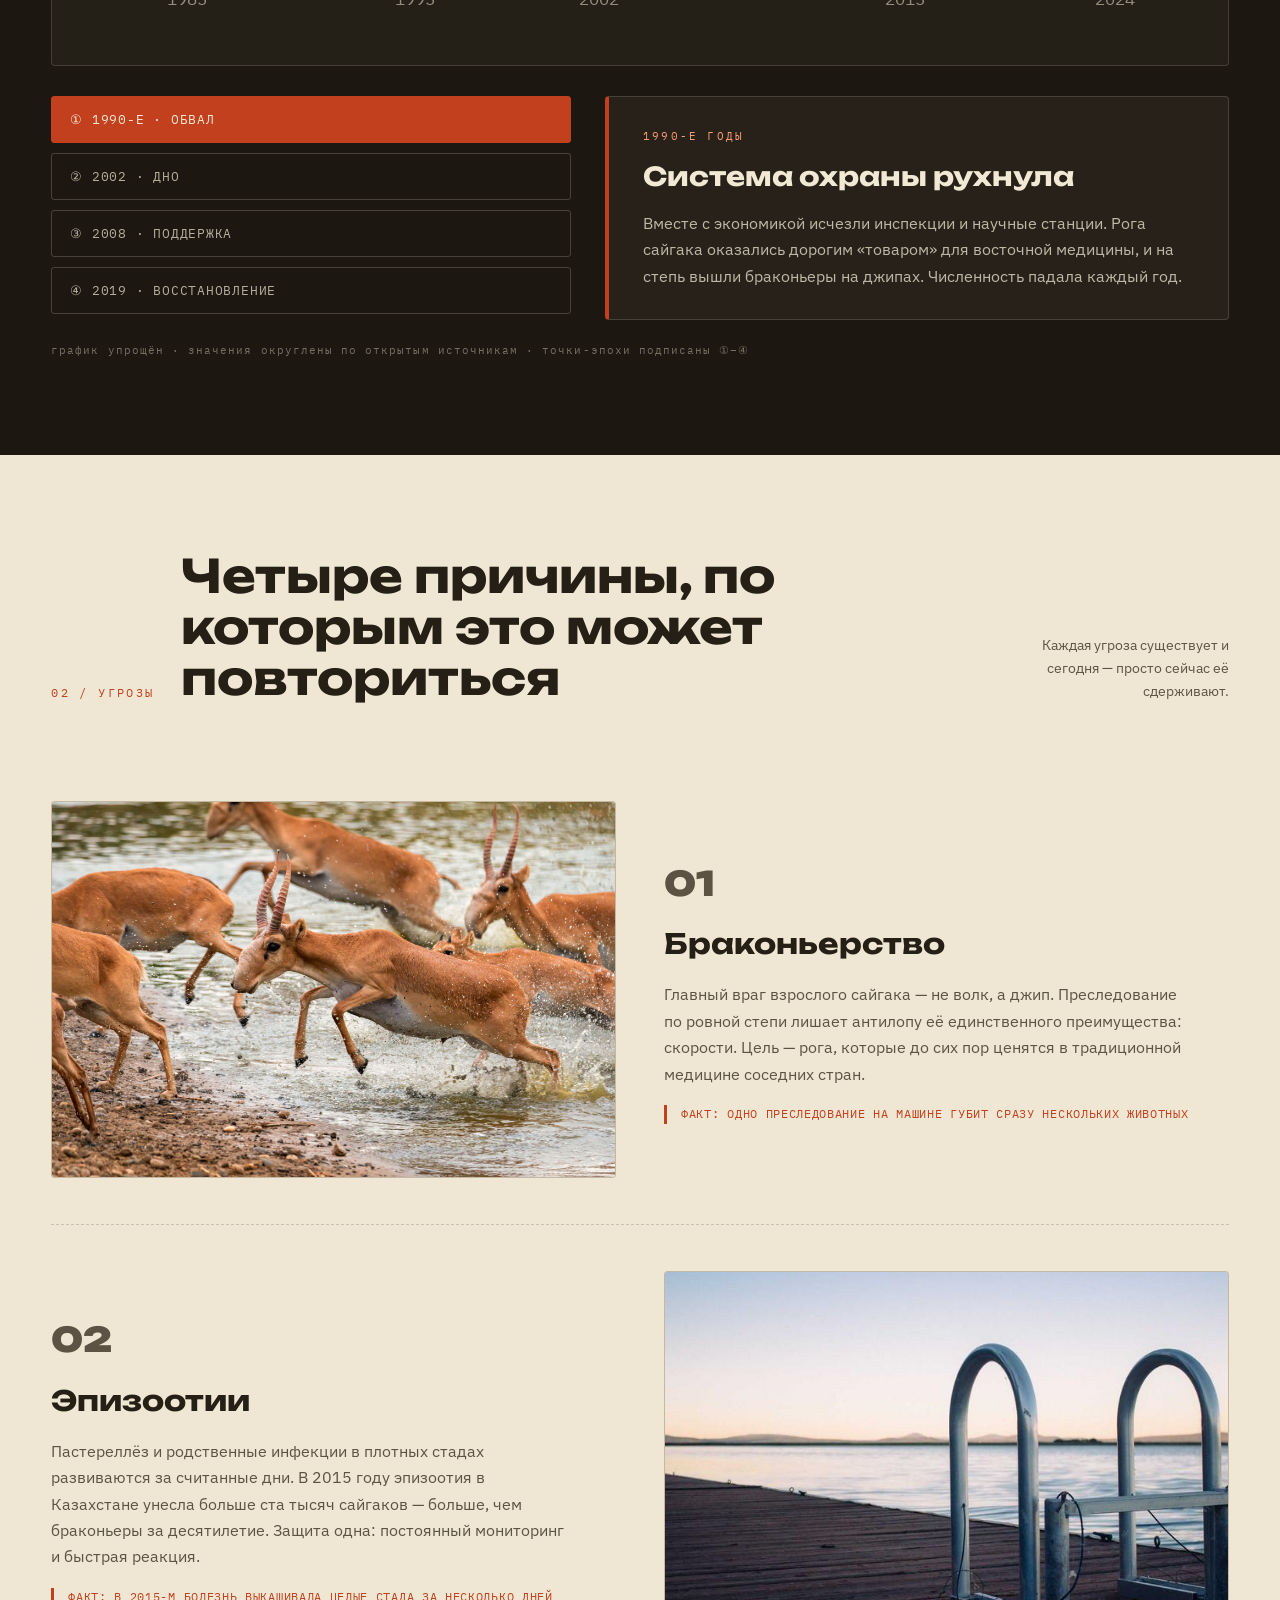
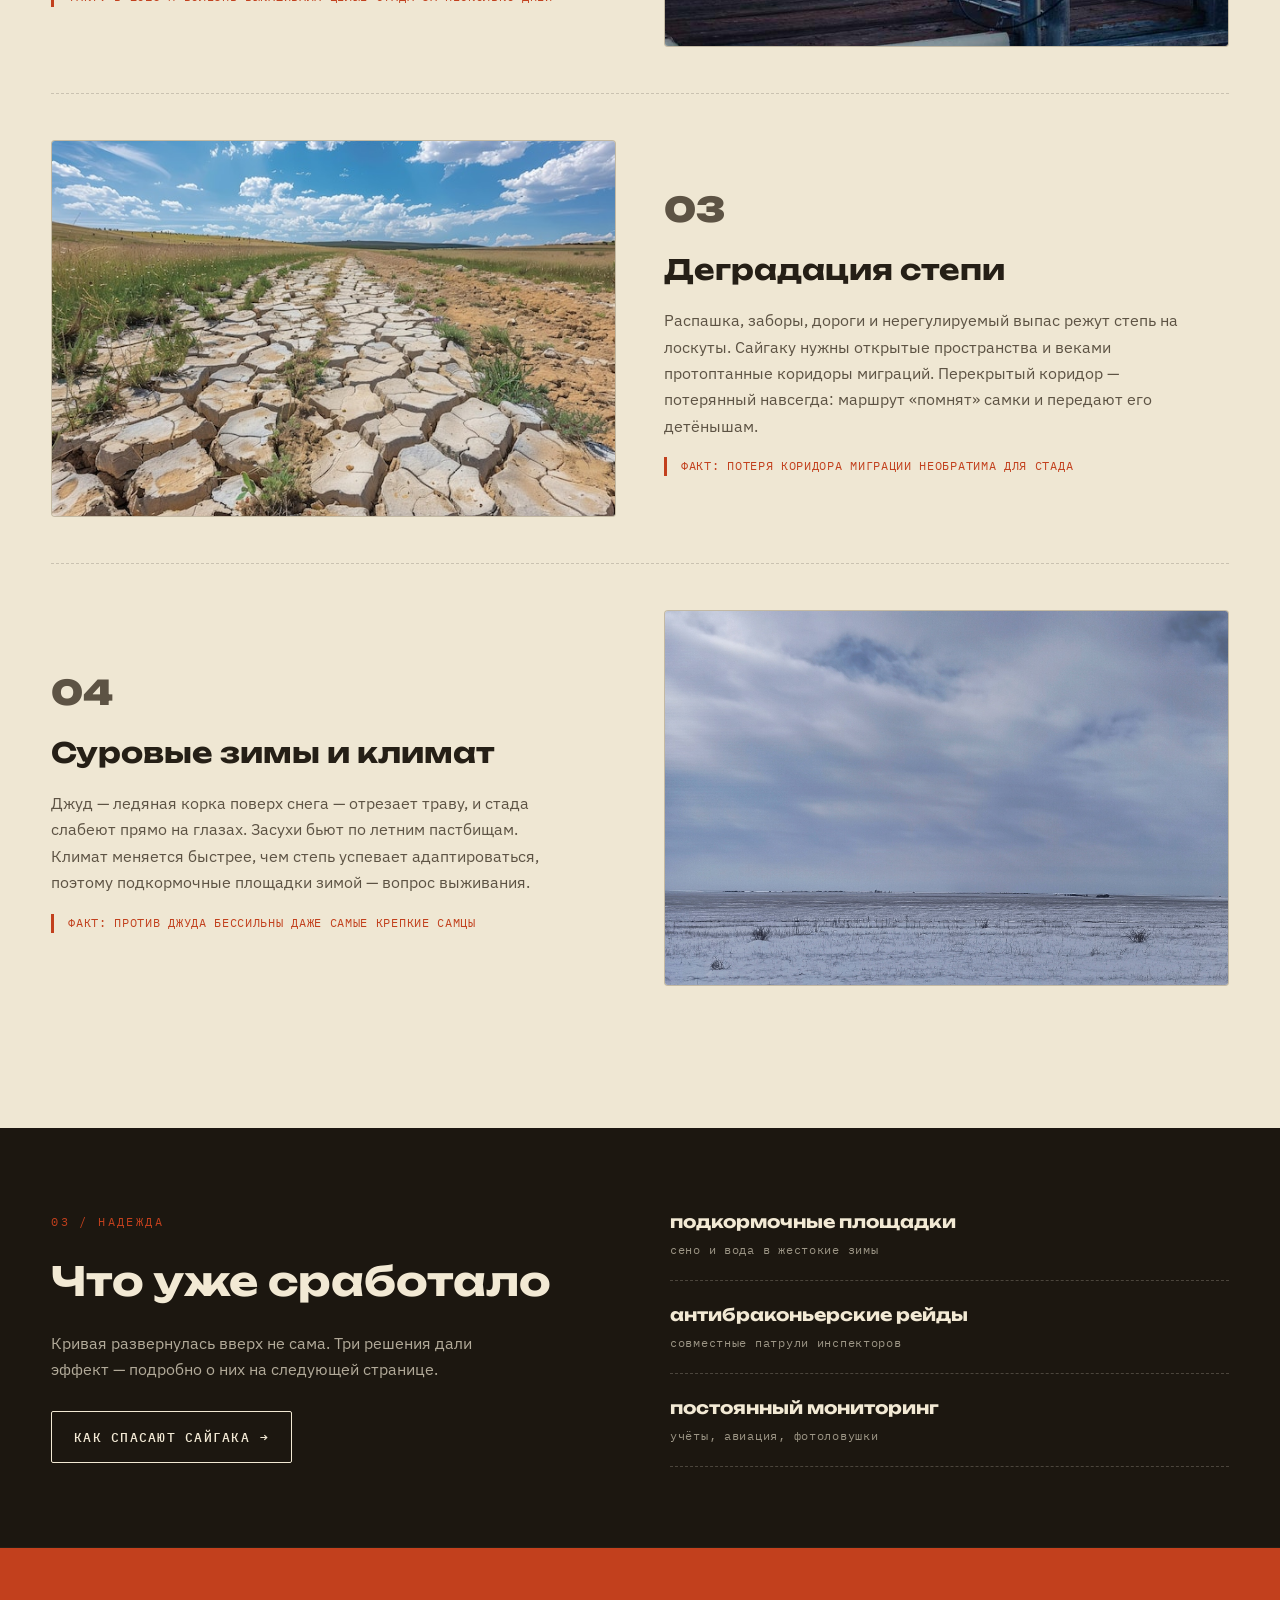
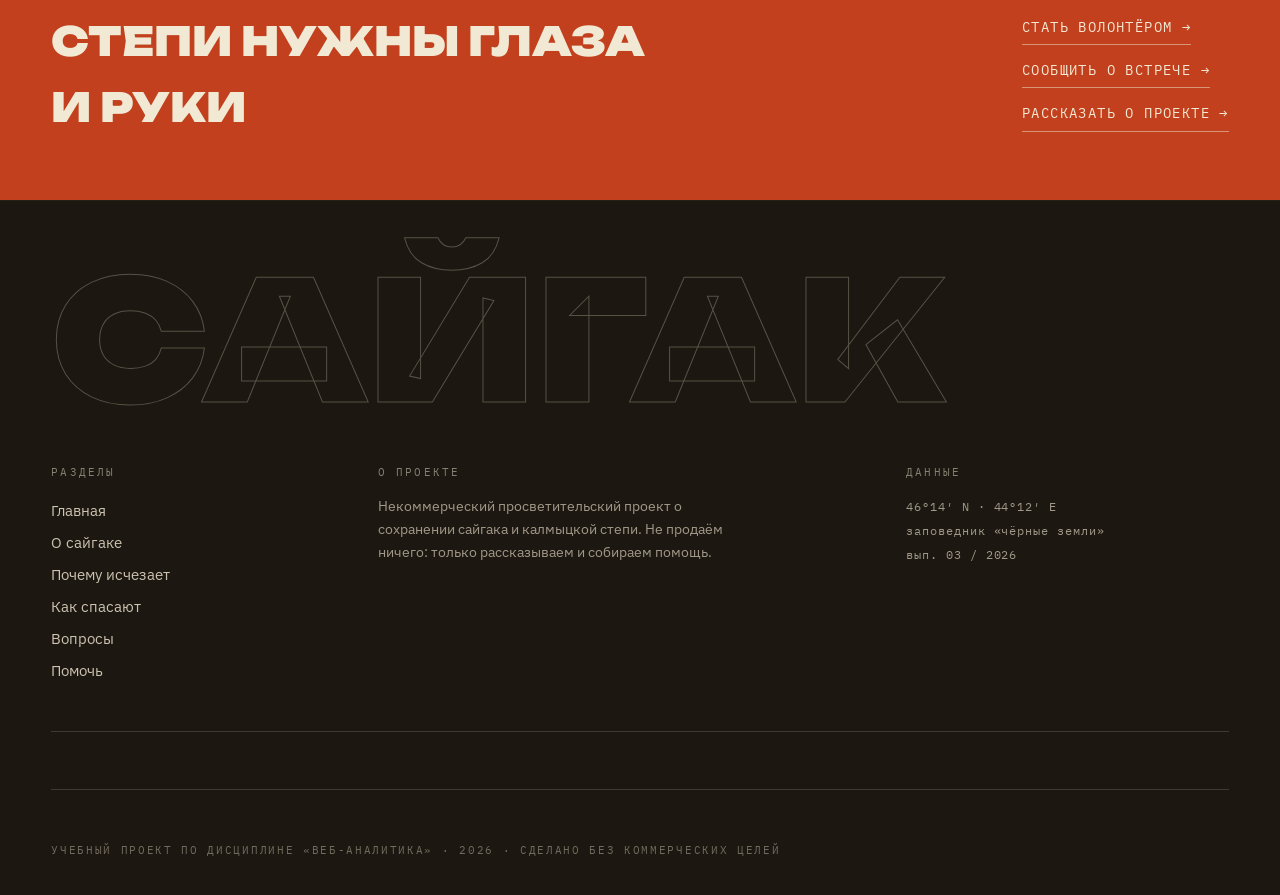
==== commit 04f8d89c: "Connect all metriks" ====
--- a/site/decline.html
+++ b/site/decline.html
@@ -5,14 +5,66 @@
 <meta name="viewport" content="width=device-width, initial-scale=1.0">
 <title>Почему сайгак исчезает | Сайгак: сохранить степь</title>
 <meta name="description" content="Как сайгак едва не исчез: динамика численности, четыре главные угрозы — браконьерство, эпизоотии, деградация степи, суровые зимы.">
-<!-- Раскомментируй, пока проект учебный:
-<meta name="robots" content="noindex"> -->
+<!-- Раскомментируй, пока проект учебный: -->
+<meta name="robots" content="noindex">
 <link rel="preconnect" href="https://fonts.googleapis.com">
 <link rel="preconnect" href="https://fonts.gstatic.com" crossorigin>
 <link href="https://fonts.googleapis.com/css2?family=IBM+Plex+Mono:wght@400;500;600&family=IBM+Plex+Sans:wght@400;500;600;700&family=Unbounded:wght@500;700;900&display=swap" rel="stylesheet">
 <link rel="stylesheet" href="css/style.css">
 
 <!-- ══ СЧЁТЧИКИ: Яндекс.Метрика · Рамблер/Топ100 · Top.Mail.ru (вставить коды) ══ -->
+<!-- Yandex.Metrika counter -->
+<script type="text/javascript">
+    (function(m,e,t,r,i,k,a){
+        m[i]=m[i]||function(){(m[i].a=m[i].a||[]).push(arguments)};
+        m[i].l=1*new Date();
+        for (var j = 0; j < document.scripts.length; j++) {if (document.scripts[j].src === r) { return; }}
+        k=e.createElement(t),a=e.getElementsByTagName(t)[0],k.async=1,k.src=r,a.parentNode.insertBefore(k,a)
+    })(window, document,'script','https://mc.yandex.ru/metrika/tag.js?id=112433520', 'ym');
+
+    ym(112433520, 'init', {ssr:true, webvisor:true, clickmap:true, ecommerce:"dataLayer", referrer: document.referrer, url: location.href, accurateTrackBounce:true, trackLinks:true});
+</script>
+<noscript><div><img src="https://mc.yandex.ru/watch/112433520" style="position:absolute; left:-9999px;" alt="" /></div></noscript>
+<!-- /Yandex.Metrika counter -->
+<!-- ══ Rambler Top100 ══ -->
+<script>
+    (function (w, d, c) {
+    (w[c] = w[c] || []).push(function() {
+        var options = { project: 7752474 };
+        try { w.top100Counter = new top100(options); } catch(e) { }
+    });
+    var n = d.getElementsByTagName("script")[0],
+    s = d.createElement("script"),
+    f = function () { n.parentNode.insertBefore(s, n); };
+    s.type = "text/javascript";
+    s.async = true;
+    s.src = (d.location.protocol == "https:" ? "https:" : "http:") + "//st.top100.ru/top100/top100.js";
+    if (w.opera == "[object Opera]") { d.addEventListener("DOMContentLoaded", f, false); } else { f(); }
+})(window, document, "_top100q");
+</script>
+<noscript><img src="//counter.rambler.ru/top100.cnt?pid=7752474" alt="Топ-100" /></noscript>
+
+<!-- ══ MyTracker (бывший Top.Mail.Ru) ══ -->
+<script type="text/javascript">
+var _tmr = window._tmr || (window._tmr = []);
+_tmr.push({id: "3793381", type: "pageView", start: (new Date()).getTime()});
+(function (d, w, id) {
+  if (d.getElementById(id)) return;
+  var ts = d.createElement("script"); ts.type = "text/javascript"; ts.async = true; ts.id = id;
+  ts.src = "https://top-fwz1.mail.ru/js/code.js";
+  var f = function () {var s = d.getElementsByTagName("script")[0]; s.parentNode.insertBefore(ts, s);};
+  if (w.opera == "[object Opera]") { d.addEventListener("DOMContentLoaded", f, false); } else { f(); }
+})(document, window, "tmr-code");
+</script>
+<noscript><div><img src="https://top-fwz1.mail.ru/counter?id=3793381;js=na" style="position:absolute;left:-9999px;" alt="MyTracker" /></div></noscript>
+
+<!-- ══ LiveInternet ══ -->
+<script>(function(d,s){d.getElementById("licntCC11").src=
+"https://counter.yadro.ru/hit?t11.6;r"+escape(d.referrer)+
+((typeof(s)=="undefined")?"":";s"+s.width+"*"+s.height+"*"+
+(s.colorDepth?s.colorDepth:s.pixelDepth))+";u"+escape(d.URL)+
+";h"+escape(d.title.substring(0,150))+";"+Math.random()})
+(document,screen)</script>
 </head>
 <body>
 
@@ -229,6 +281,14 @@
         <p class="f-p mono-sm">46°14′ N · 44°12′ E<br>заповедник «чёрные земли»<br>вып. 03 / 2026</p>
       </div>
     </div>
+<div class="counters-row">
+  <a href="https://www.liveinternet.ru/click" target="_blank" rel="noopener" aria-label="Статистика LiveInternet">
+    <img id="licntCC11" width="88" height="31" style="border:0"
+         title="LiveInternet: просмотры и посетители за 24 часа и сегодня"
+         src="[data-uri]"
+         alt="LiveInternet" />
+  </a>
+</div>
     <p class="foot-meta mono">учебный проект по дисциплине «веб-аналитика» · 2026 · сделано без коммерческих целей</p>
   </div>
 </footer>
@@ -302,7 +362,7 @@
 
 <script>
 /* аналитика: Метрика · Топ100 · Топ.ру */
-const YM_ID = null; // ← номер счётчика Метрики
+const YM_ID = 112433520; // ← номер счётчика Метрики
 window.analyticsLog = window.analyticsLog || [];
 function track(action, params){
   const p = params || {};
--- a/site/css/style.css
+++ b/site/css/style.css
@@ -199,4 +199,8 @@
   *,*::before,*::after{animation:none!important;transition:none!important}
   .rv,.lm .ln i{opacity:1!important;transform:none!important}
   .chart .pt{opacity:1}
-}+}
+/* счётчики в футере */
+.counters-row{padding-bottom:26px;border-bottom:1px solid rgba(242,233,212,.16);margin-bottom:26px;display:flex;align-items:center;gap:14px;flex-wrap:wrap}
+.counters-row img{display:block;opacity:.85;transition:opacity .25s;filter:grayscale(.3)}
+.counters-row:hover img{opacity:1;filter:none}
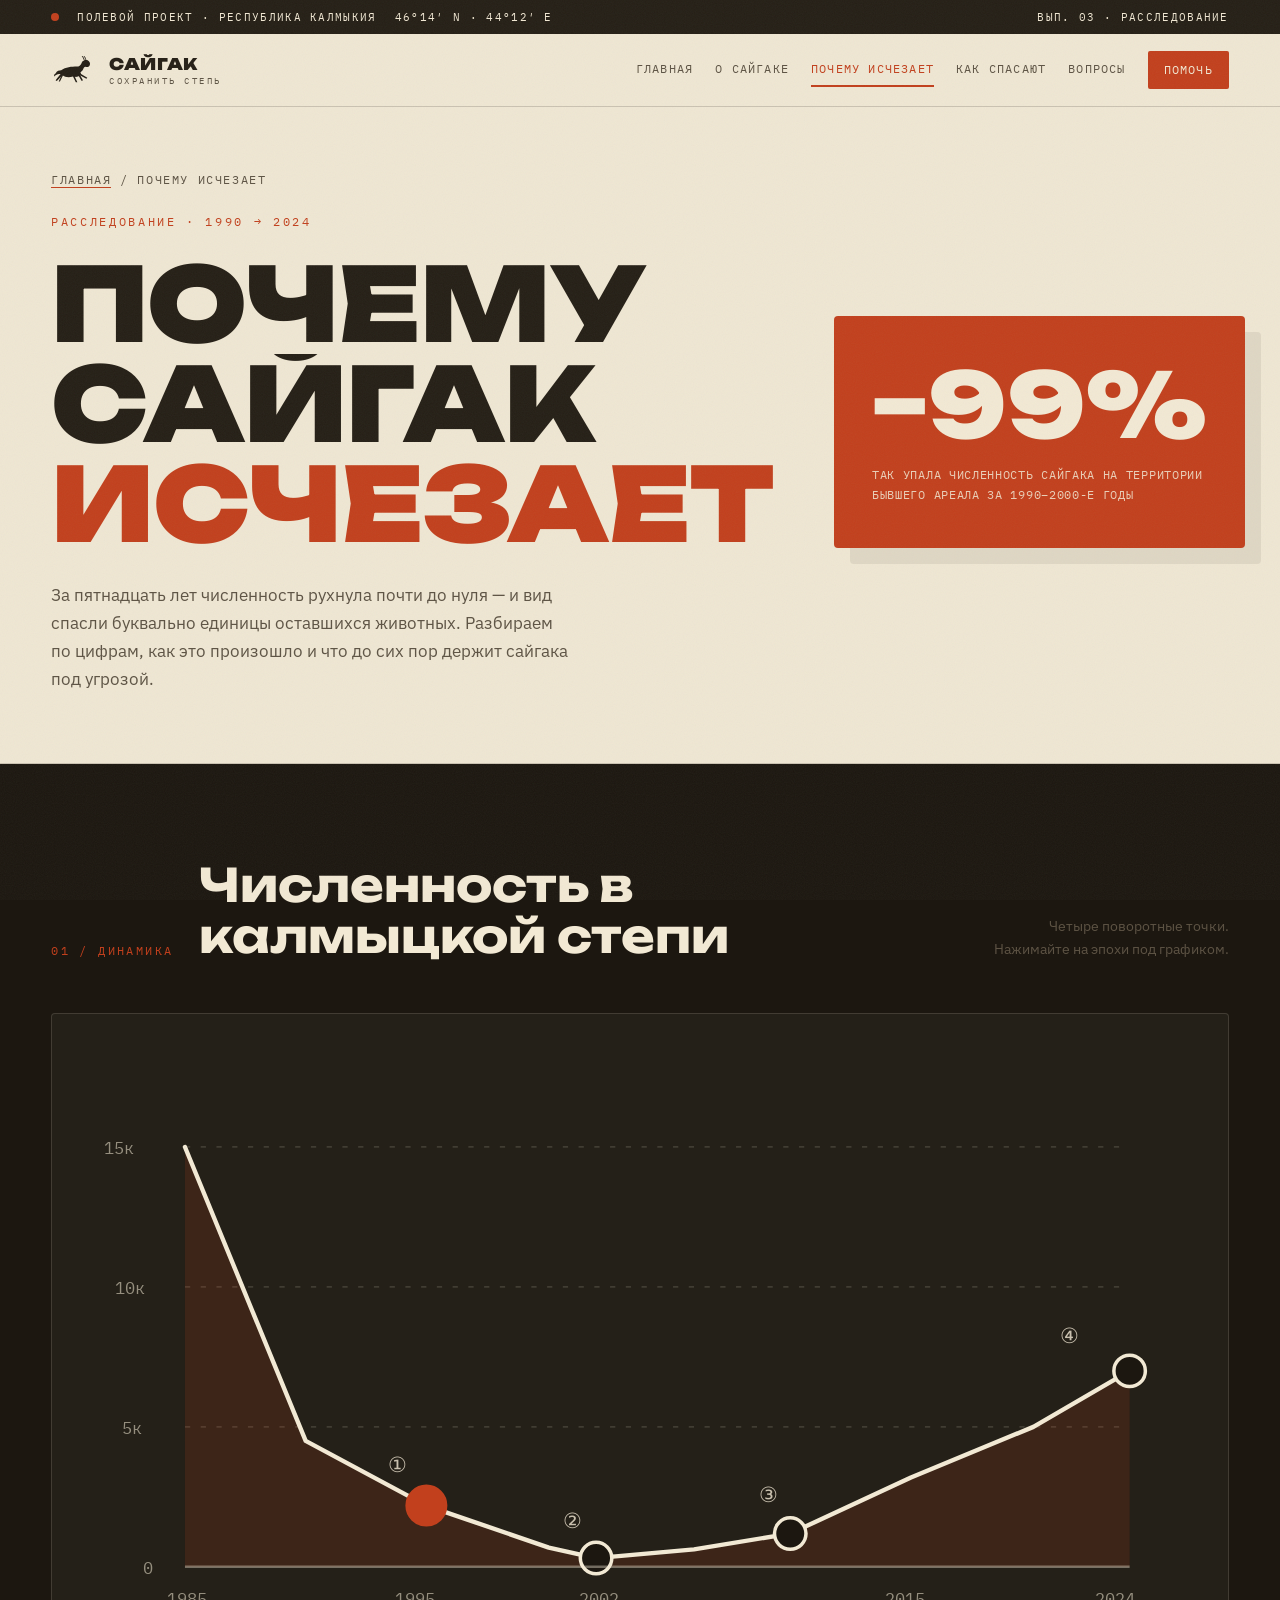
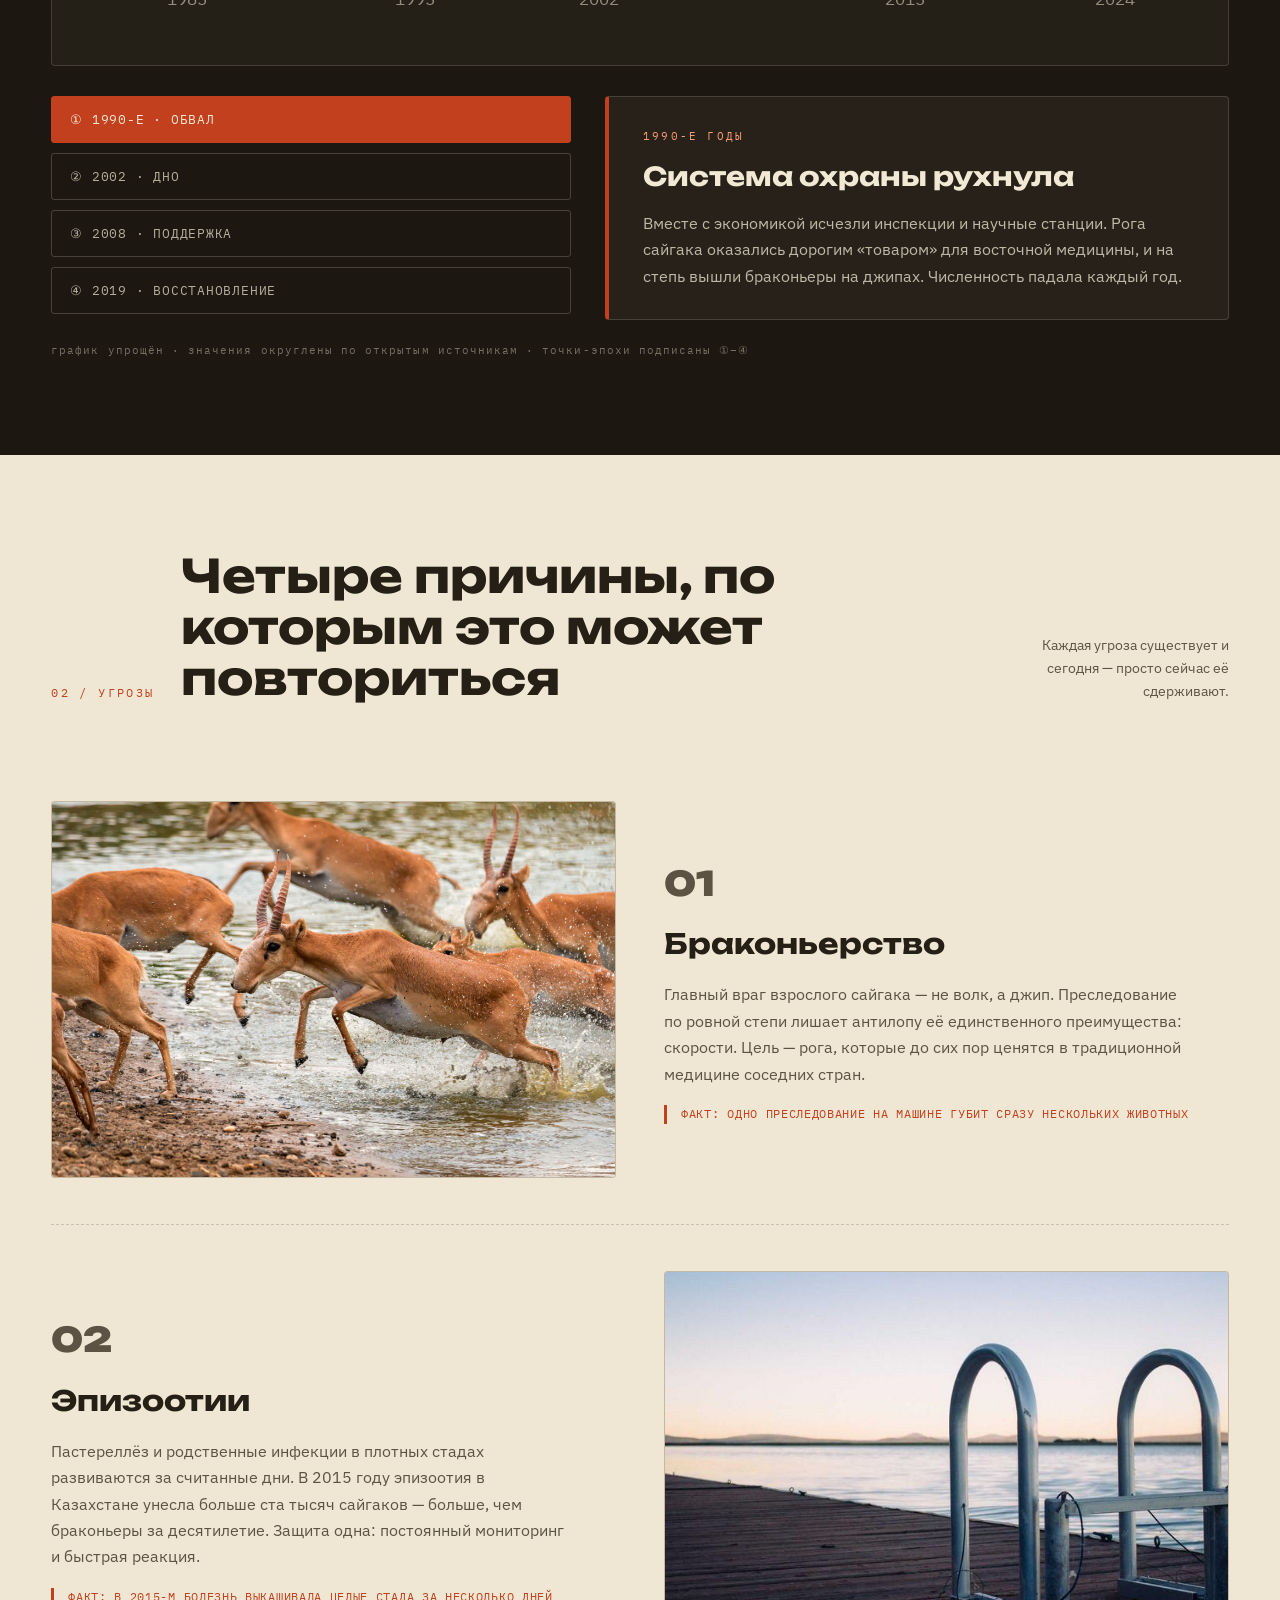
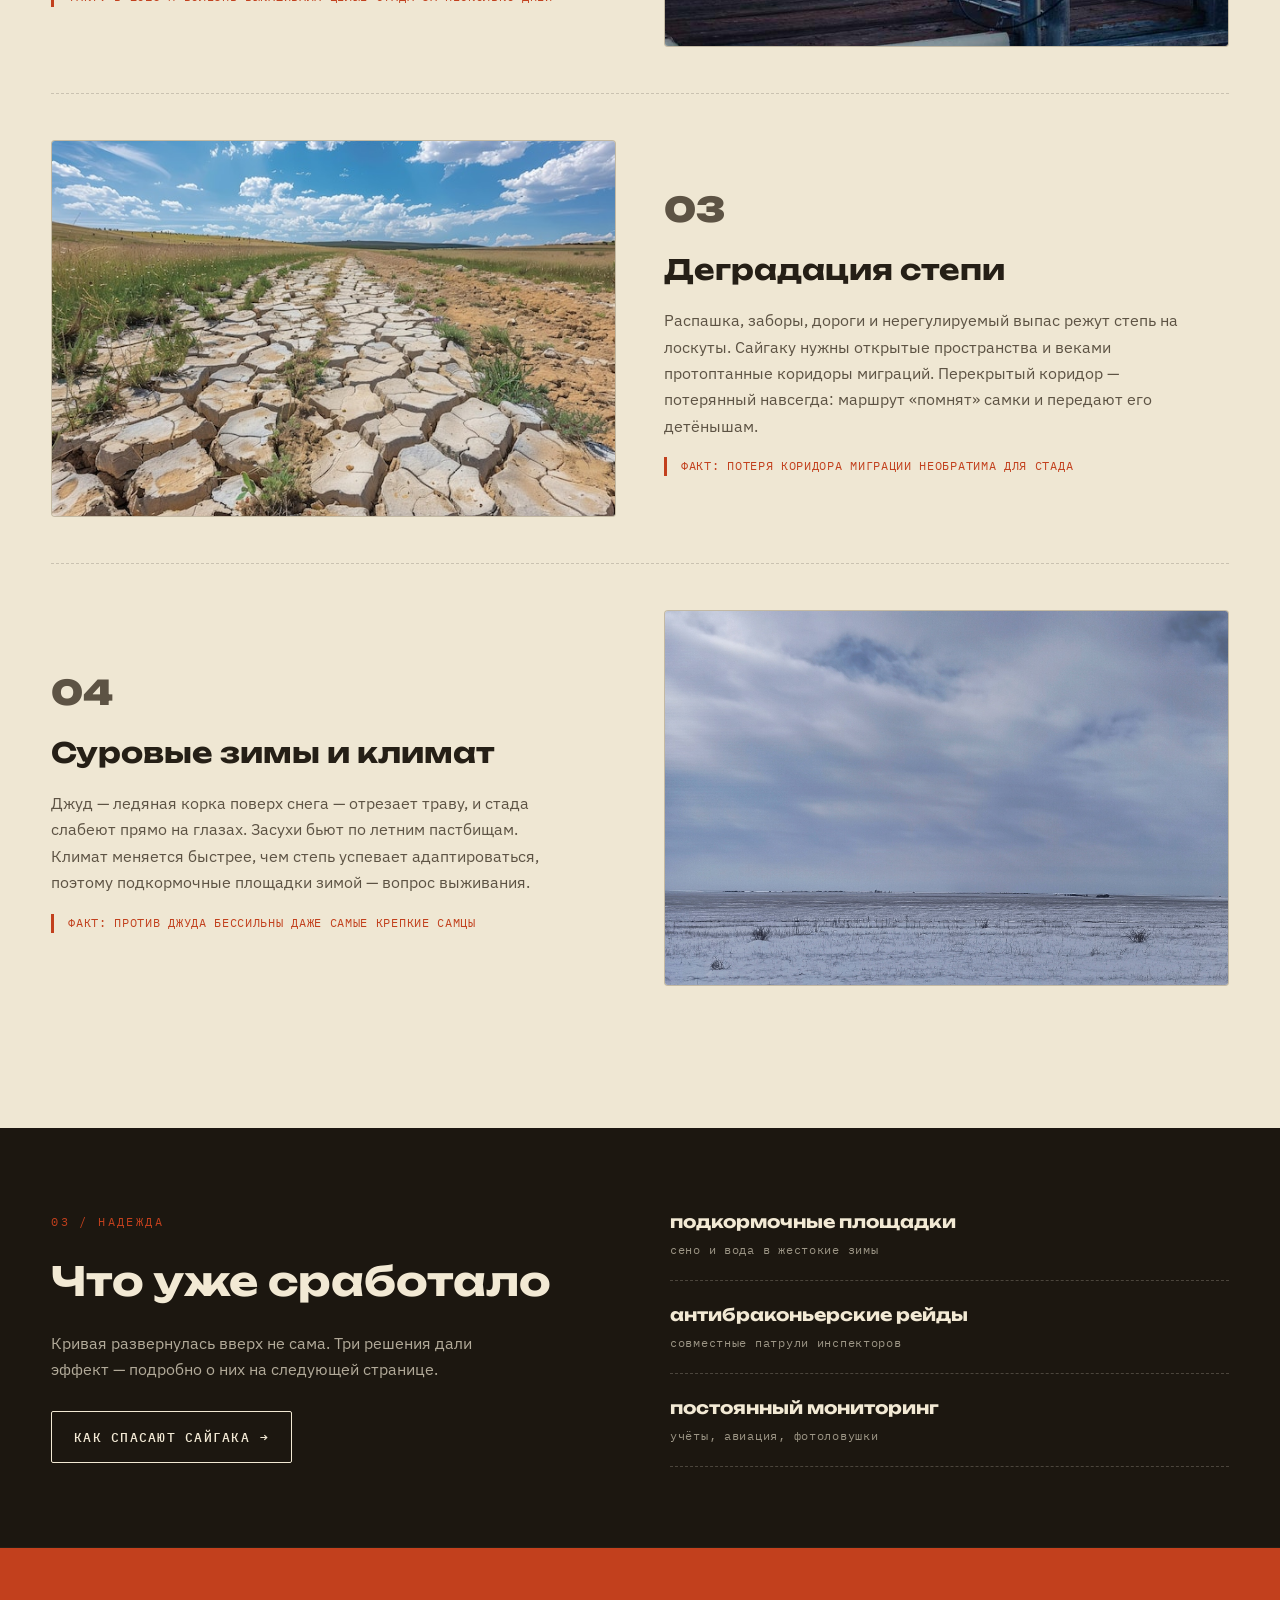
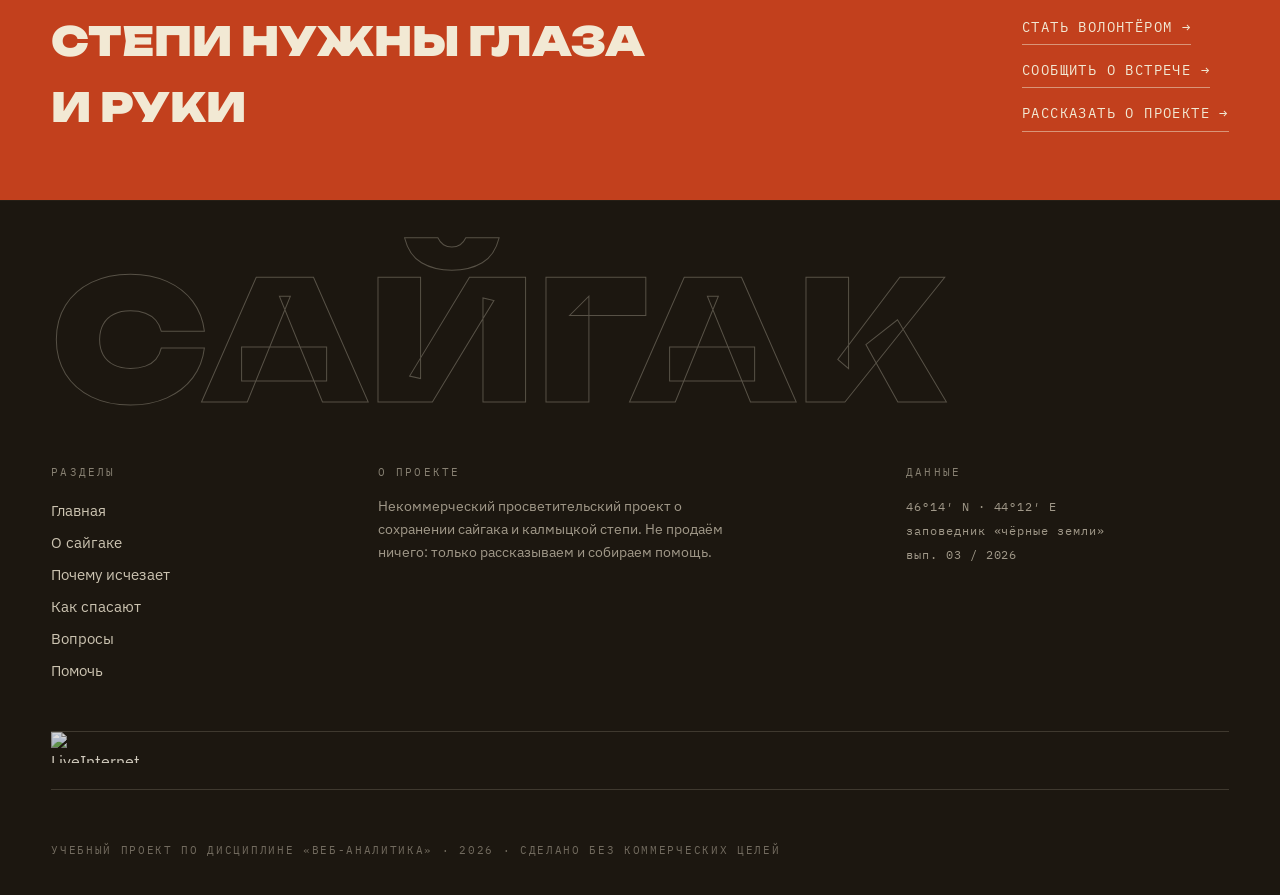
==== commit b63629f0: "Fix LiveInternet" ====
--- a/site/decline.html
+++ b/site/decline.html
@@ -58,13 +58,6 @@
 </script>
 <noscript><div><img src="https://top-fwz1.mail.ru/counter?id=3793381;js=na" style="position:absolute;left:-9999px;" alt="MyTracker" /></div></noscript>
 
-<!-- ══ LiveInternet ══ -->
-<script>(function(d,s){d.getElementById("licntCC11").src=
-"https://counter.yadro.ru/hit?t11.6;r"+escape(d.referrer)+
-((typeof(s)=="undefined")?"":";s"+s.width+"*"+s.height+"*"+
-(s.colorDepth?s.colorDepth:s.pixelDepth))+";u"+escape(d.URL)+
-";h"+escape(d.title.substring(0,150))+";"+Math.random()})
-(document,screen)</script>
 </head>
 <body>
 
@@ -282,12 +275,20 @@
       </div>
     </div>
 <div class="counters-row">
-  <a href="https://www.liveinternet.ru/click" target="_blank" rel="noopener" aria-label="Статистика LiveInternet">
+  <!--LiveInternet counter-->
+  <a href="https://www.liveinternet.ru/click" target="_blank" rel="noopener">
     <img id="licntCC11" width="88" height="31" style="border:0"
          title="LiveInternet: просмотры и посетители за 24 часа и сегодня"
          src="[data-uri]"
          alt="LiveInternet" />
   </a>
+  <script>(function(d,s){d.getElementById("licntCC11").src=
+  "https://counter.yadro.ru/hit?t11.6;r"+escape(d.referrer)+
+  ((typeof(s)=="undefined")?"":";s"+s.width+"*"+s.height+"*"+
+  (s.colorDepth?s.colorDepth:s.pixelDepth))+";u"+escape(d.URL)+
+  ";h"+escape(d.title.substring(0,150))+";"+Math.random()})
+  (document,screen)</script>
+  <!--/LiveInternet-->
 </div>
     <p class="foot-meta mono">учебный проект по дисциплине «веб-аналитика» · 2026 · сделано без коммерческих целей</p>
   </div>
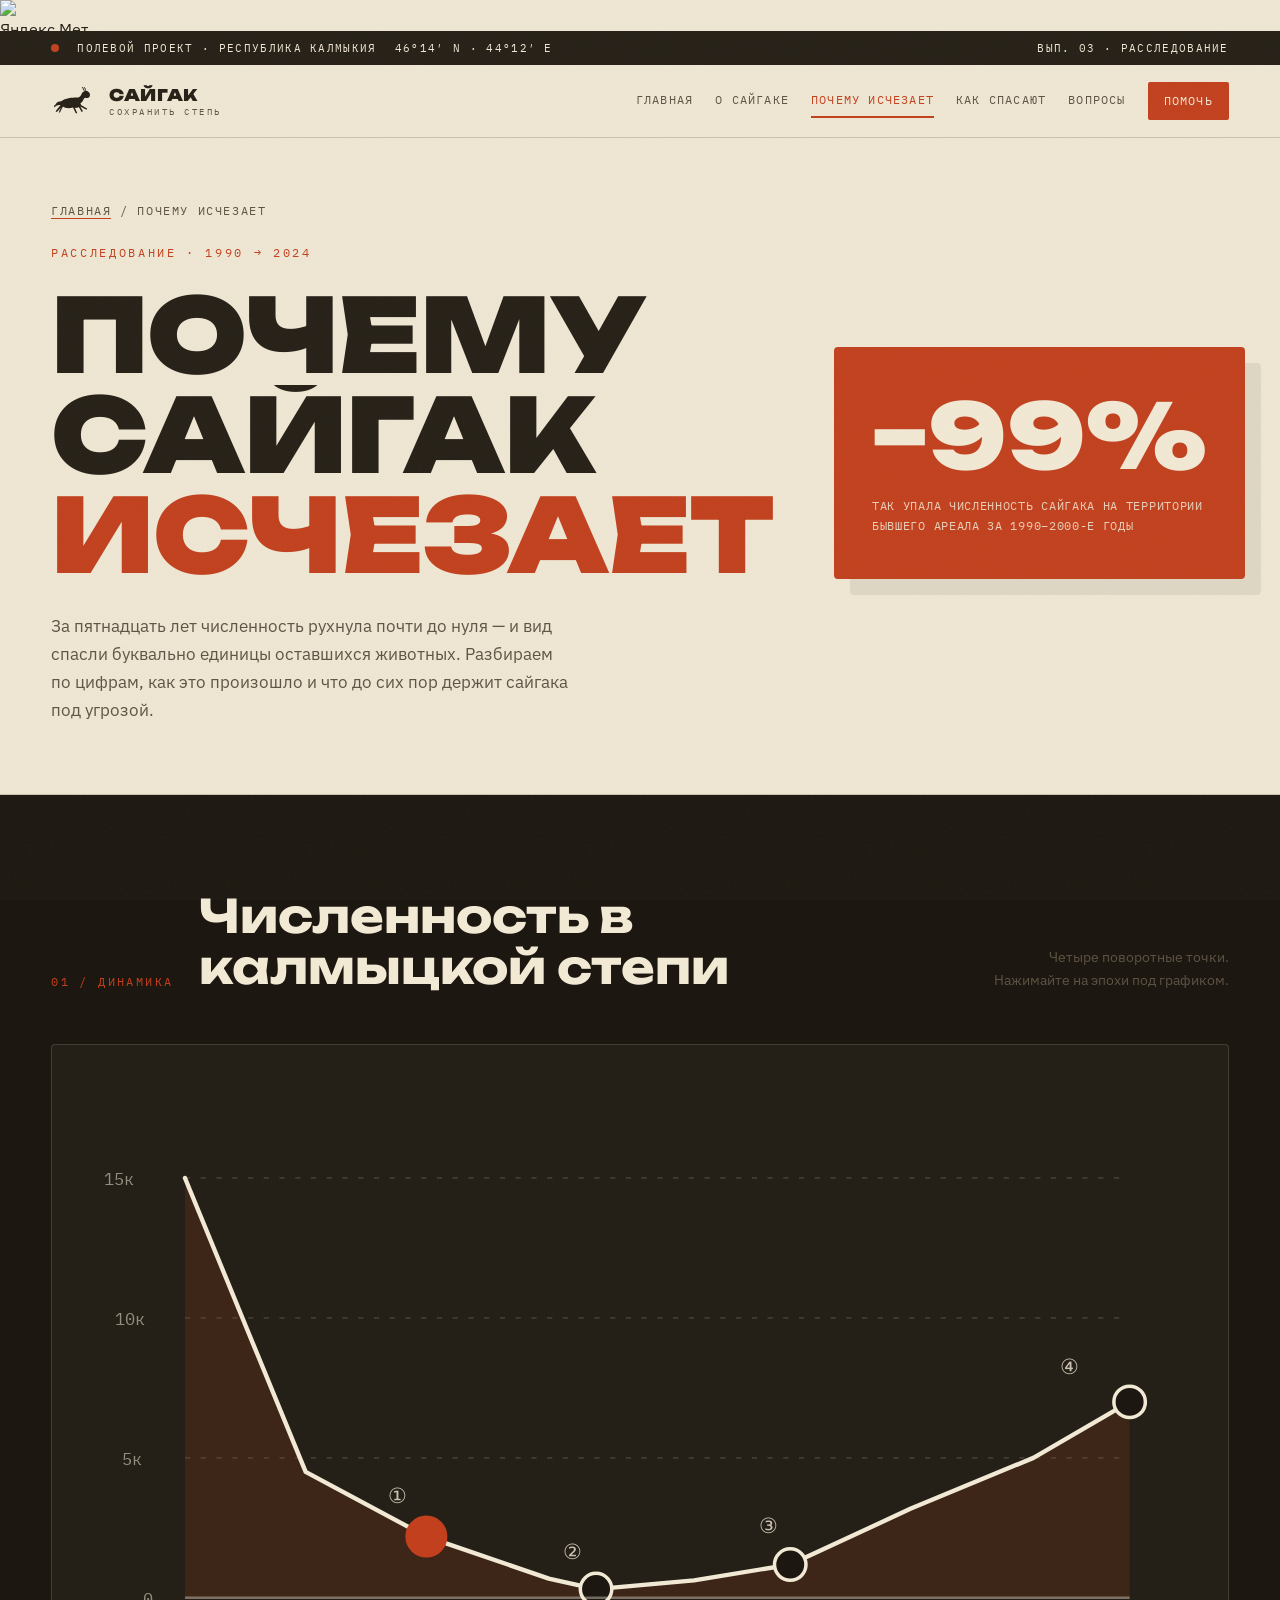
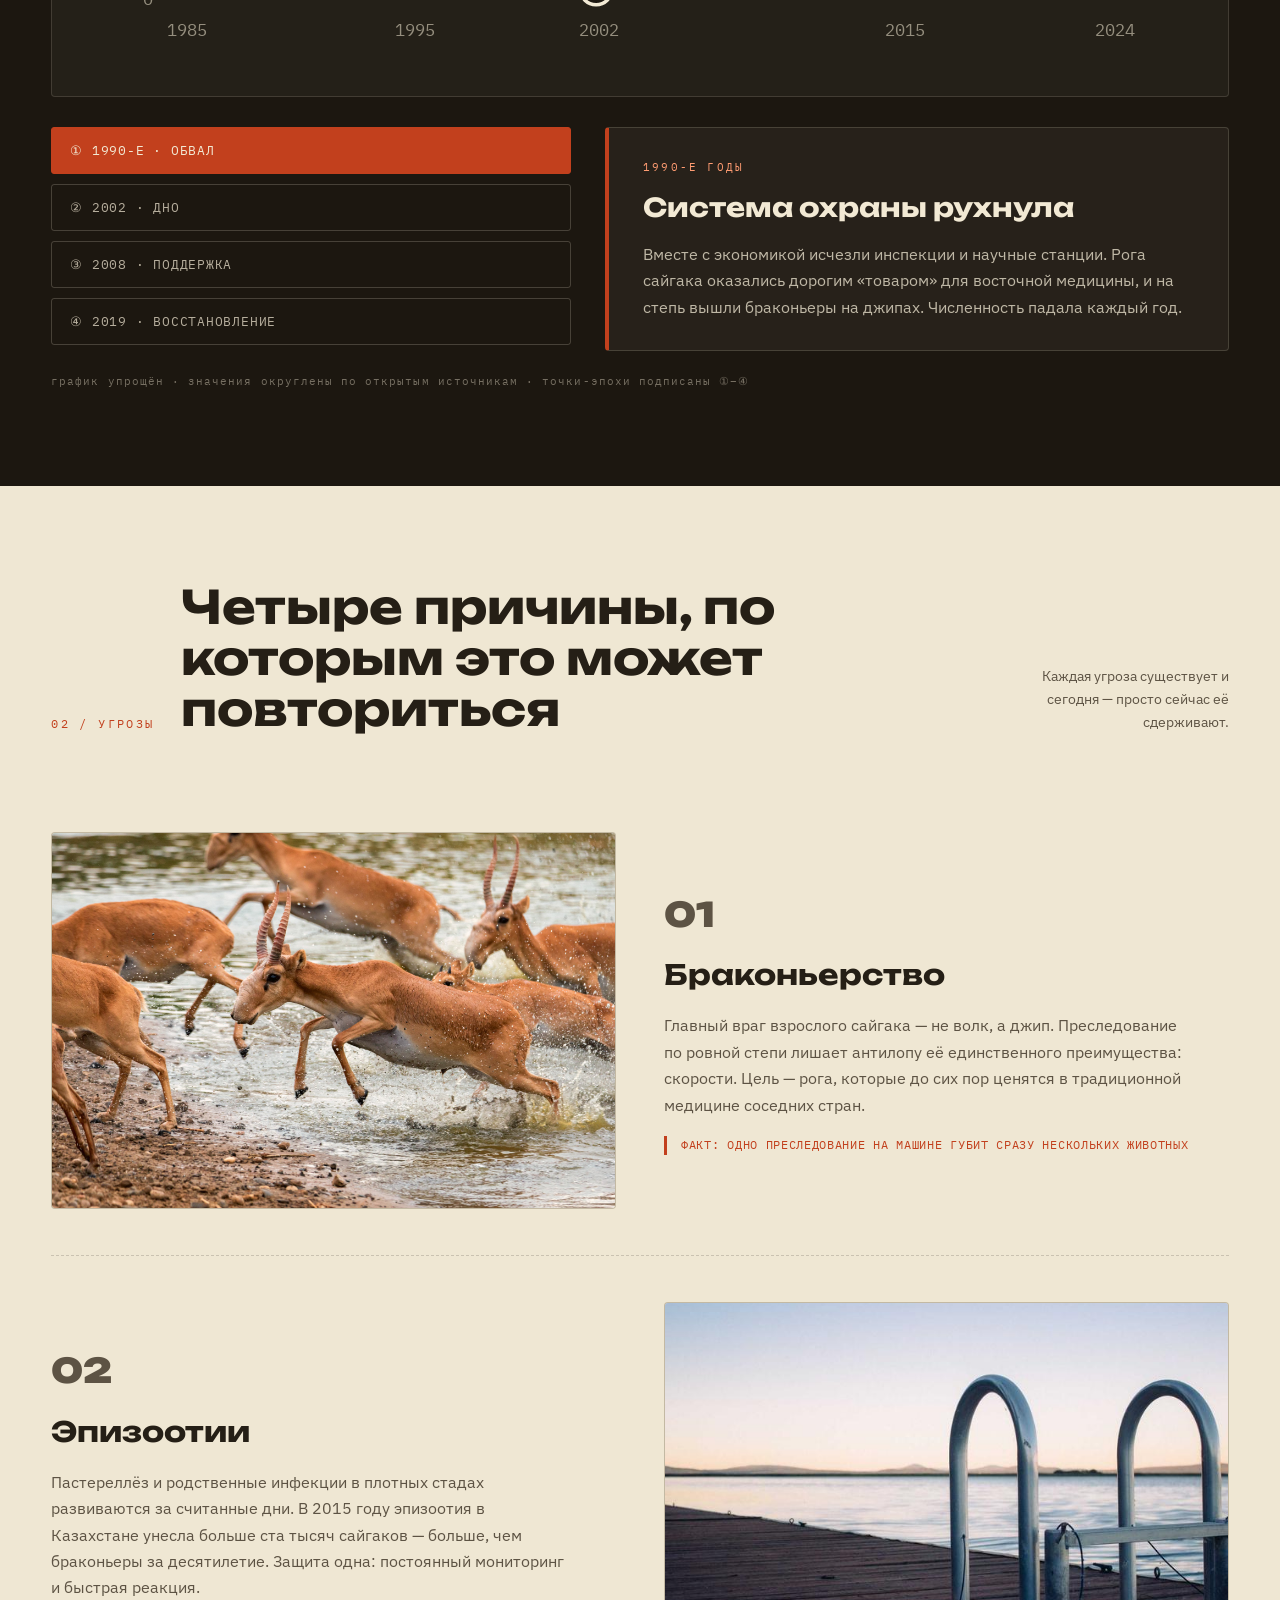
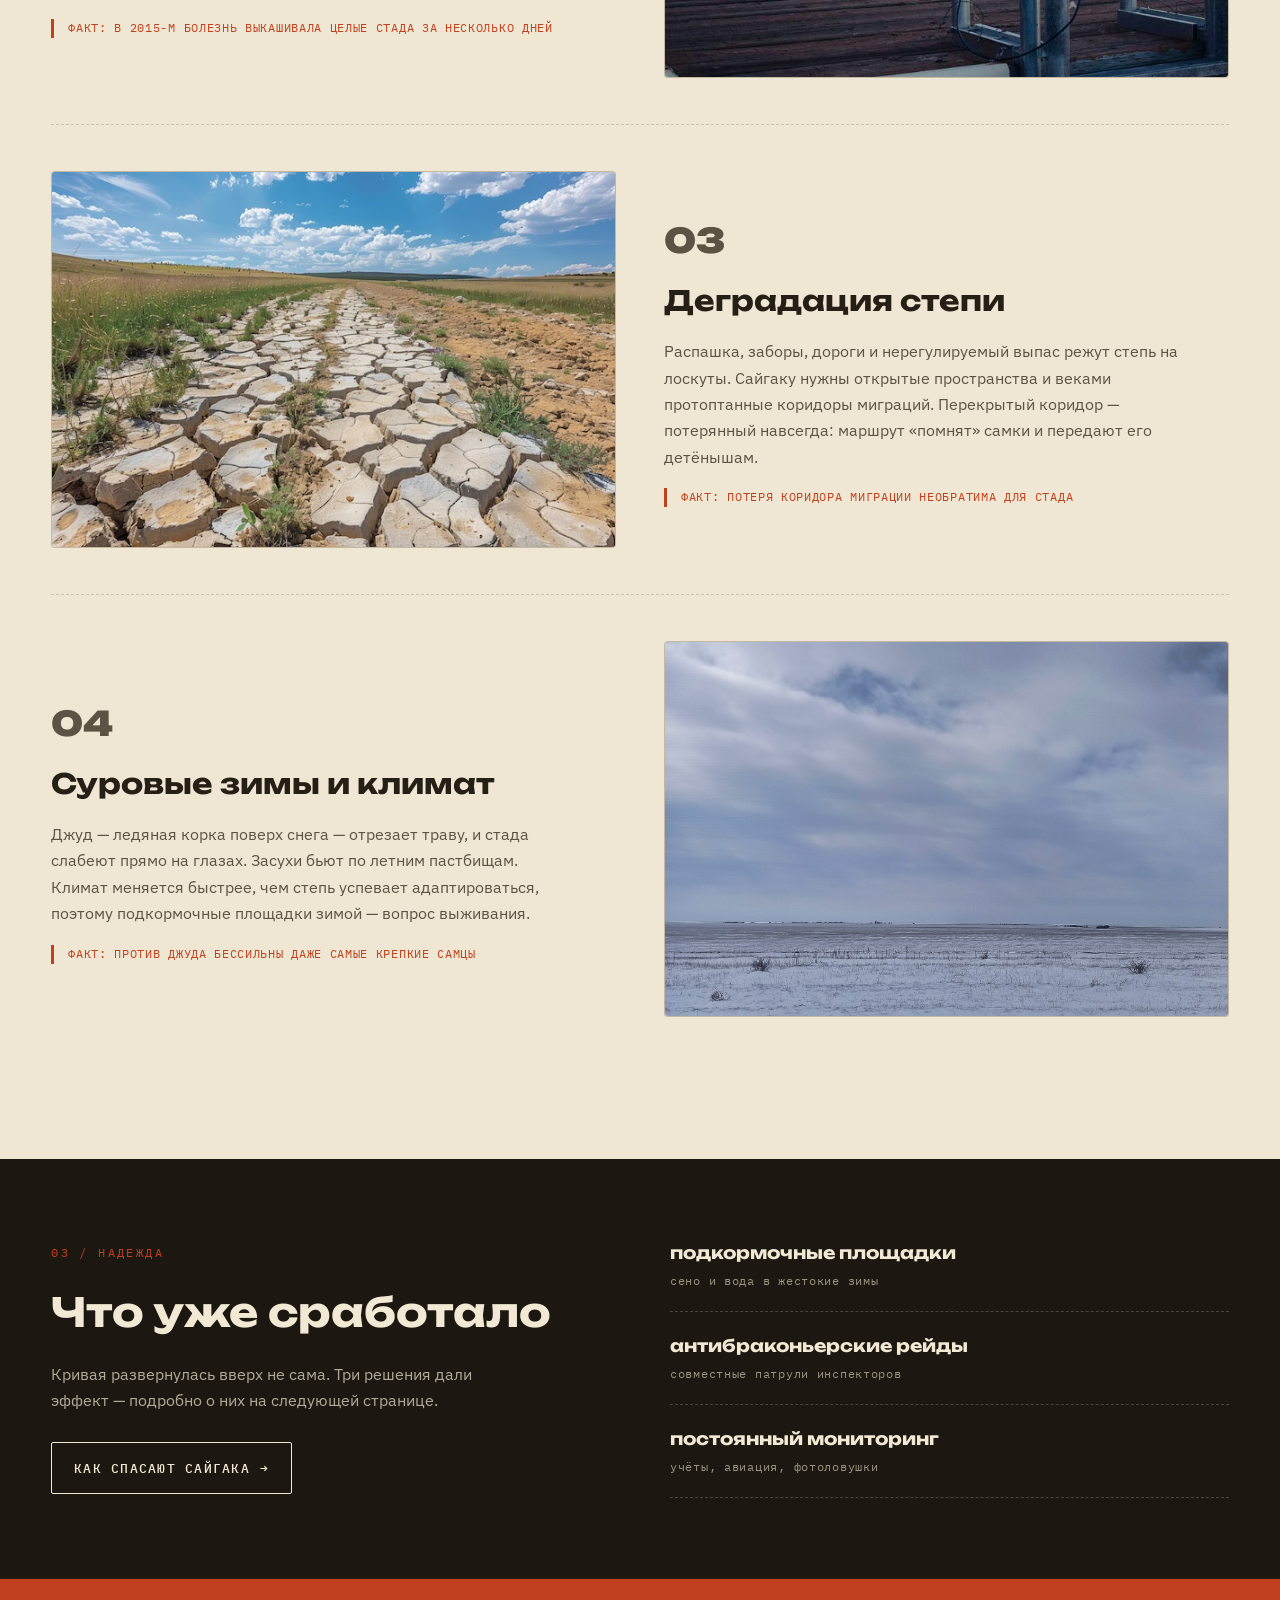
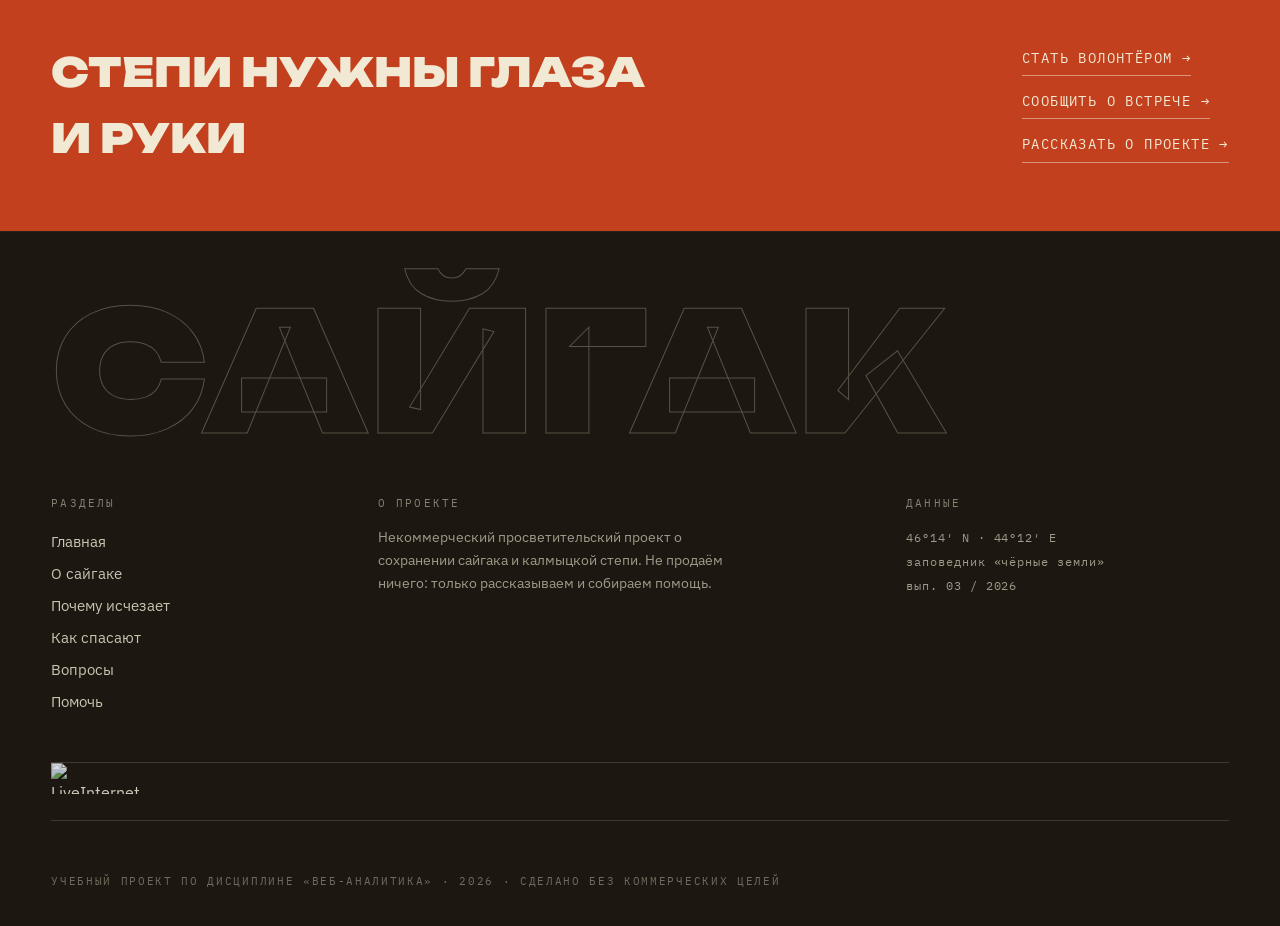
==== commit a4236df6: "Add Yandex Metrika Informer" ====
--- a/site/decline.html
+++ b/site/decline.html
@@ -13,6 +13,16 @@
 <link rel="stylesheet" href="css/style.css">
 
 <!-- ══ СЧЁТЧИКИ: Яндекс.Метрика · Рамблер/Топ100 · Top.Mail.ru (вставить коды) ══ -->
+<!-- Yandex.Metrika informer -->
+<a href="https://metrika.yandex.ru/stat/?id=112433520&amp;from=informer" target="_blank" rel="nofollow">
+    <img src="https://informer.yandex.ru/informer/112433520/3_1_FFFFFFFF_EFEFEFFF_0_pageviews"
+         style="width:88px; height:31px; border:0;"
+         alt="Яндекс.Метрика"
+         title="Яндекс.Метрика: данные за сегодня (просмотры, визиты и уникальные посетители)"
+        class="ym-advanced-informer" data-cid="112433520" data-lang="ru"/>
+</a>
+<!-- /Yandex.Metrika informer -->
+
 <!-- Yandex.Metrika counter -->
 <script type="text/javascript">
     (function(m,e,t,r,i,k,a){
@@ -26,6 +36,7 @@
 </script>
 <noscript><div><img src="https://mc.yandex.ru/watch/112433520" style="position:absolute; left:-9999px;" alt="" /></div></noscript>
 <!-- /Yandex.Metrika counter -->
+
 <!-- ══ Rambler Top100 ══ -->
 <script>
     (function (w, d, c) {
--- a/site/css/style.css
+++ b/site/css/style.css
@@ -203,4 +203,33 @@
 /* счётчики в футере */
 .counters-row{padding-bottom:26px;border-bottom:1px solid rgba(242,233,212,.16);margin-bottom:26px;display:flex;align-items:center;gap:14px;flex-wrap:wrap}
 .counters-row img{display:block;opacity:.85;transition:opacity .25s;filter:grayscale(.3)}
-.counters-row:hover img{opacity:1;filter:none}+.counters-row:hover img{opacity:1;filter:none}
+
+/* дисклеймер учебного проекта */
+.disclaimer{
+  background:var(--paper2);
+  border-bottom:1.5px solid var(--red);
+  padding:14px 0;
+}
+.disclaimer-text{
+  font-family:var(--mono);
+  font-size:12.5px;
+  letter-spacing:.04em;
+  color:var(--ink);
+  display:flex;
+  align-items:flex-start;
+  gap:12px;
+  line-height:1.6;
+}
+.disclaimer-icon{
+  font-size:16px;
+  flex:none;
+  color:var(--red);
+  margin-top:2px;
+}
+.disclaimer-text b{
+  color:var(--red);
+  font-weight:600;
+  text-transform:uppercase;
+  letter-spacing:.1em;
+}
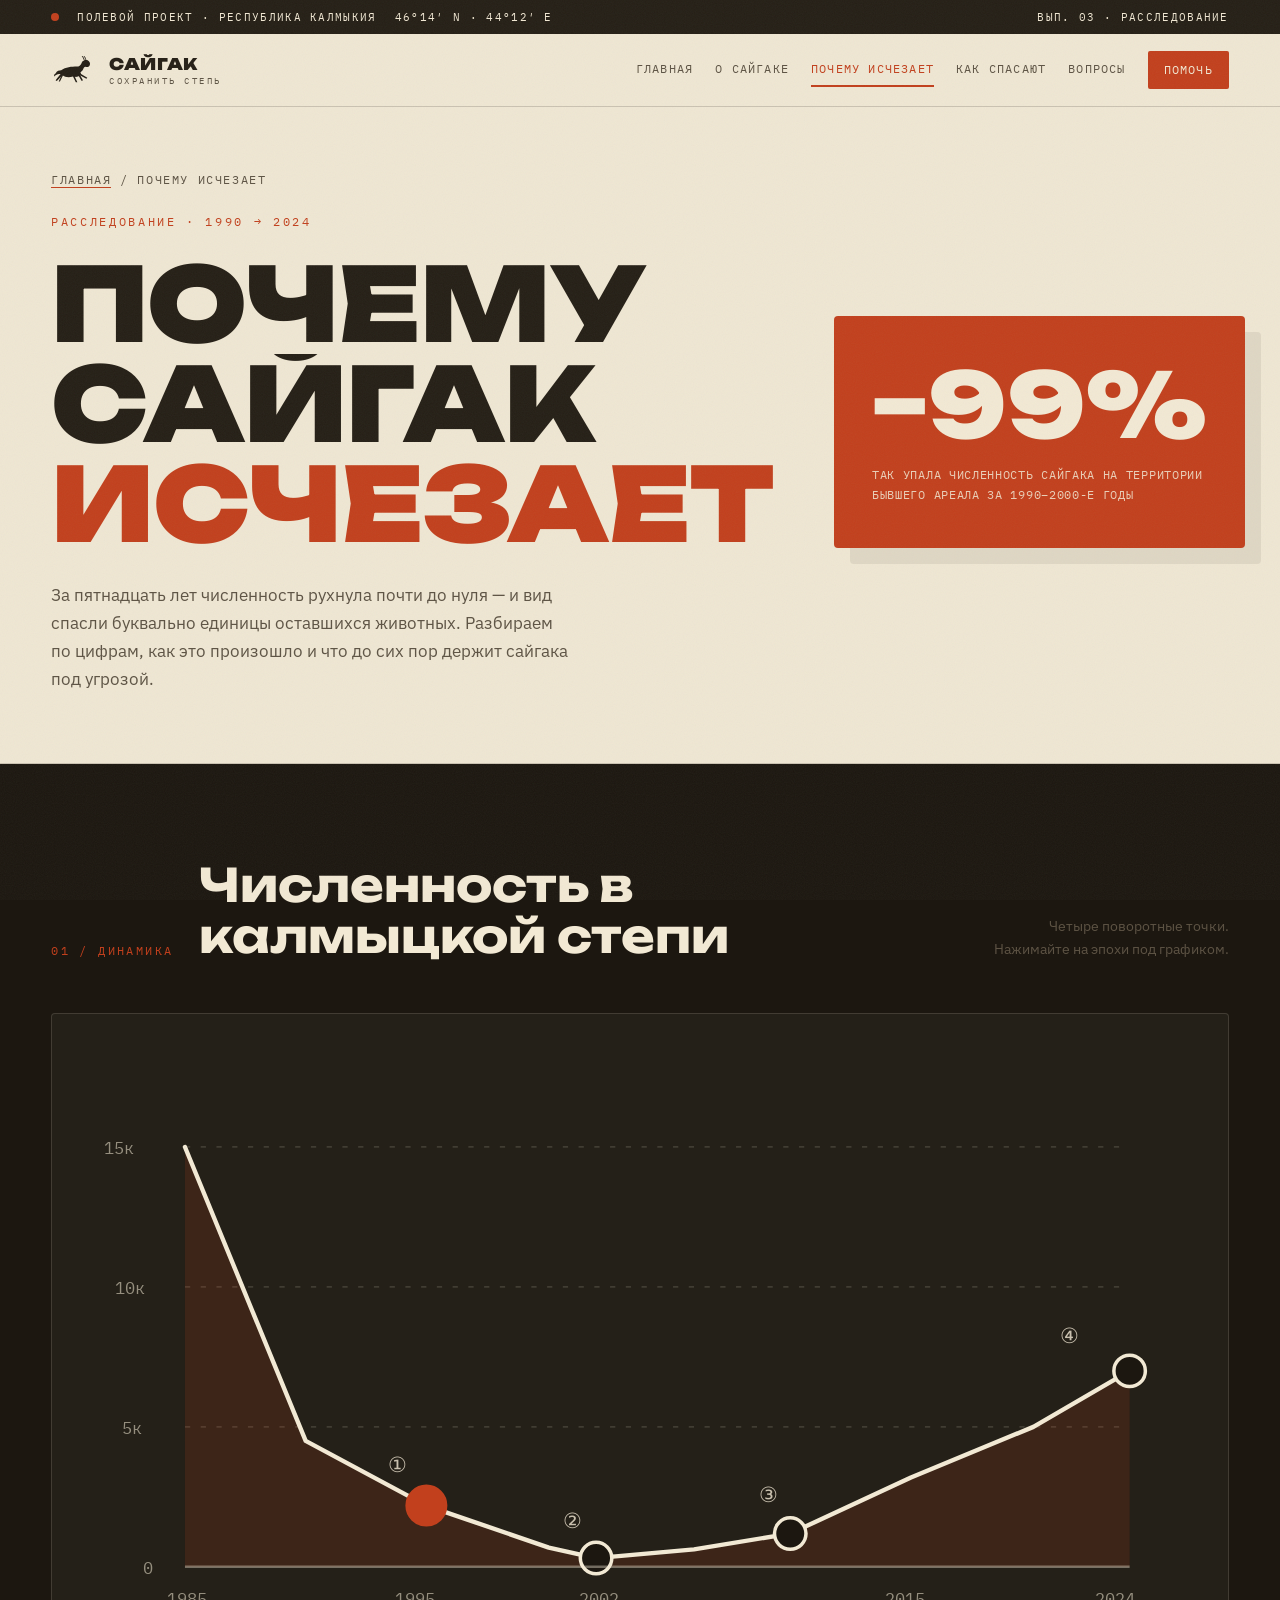
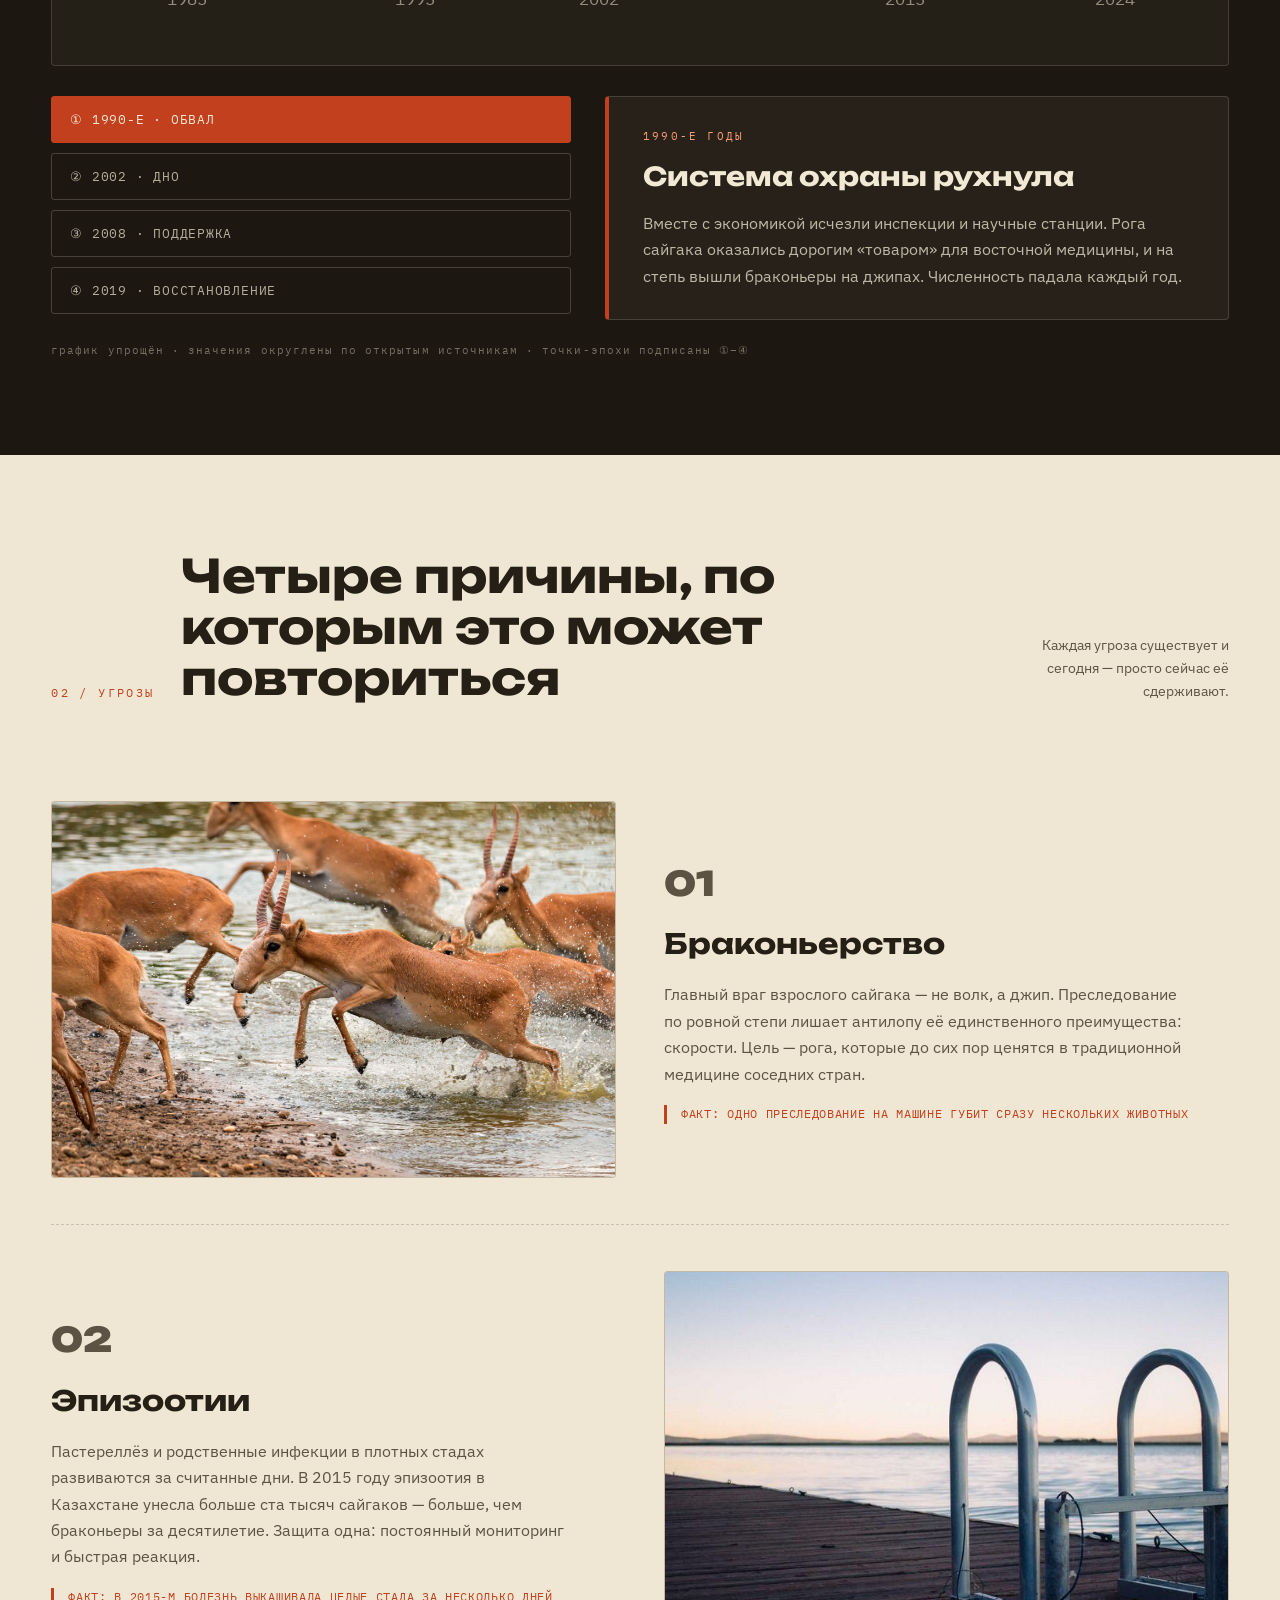
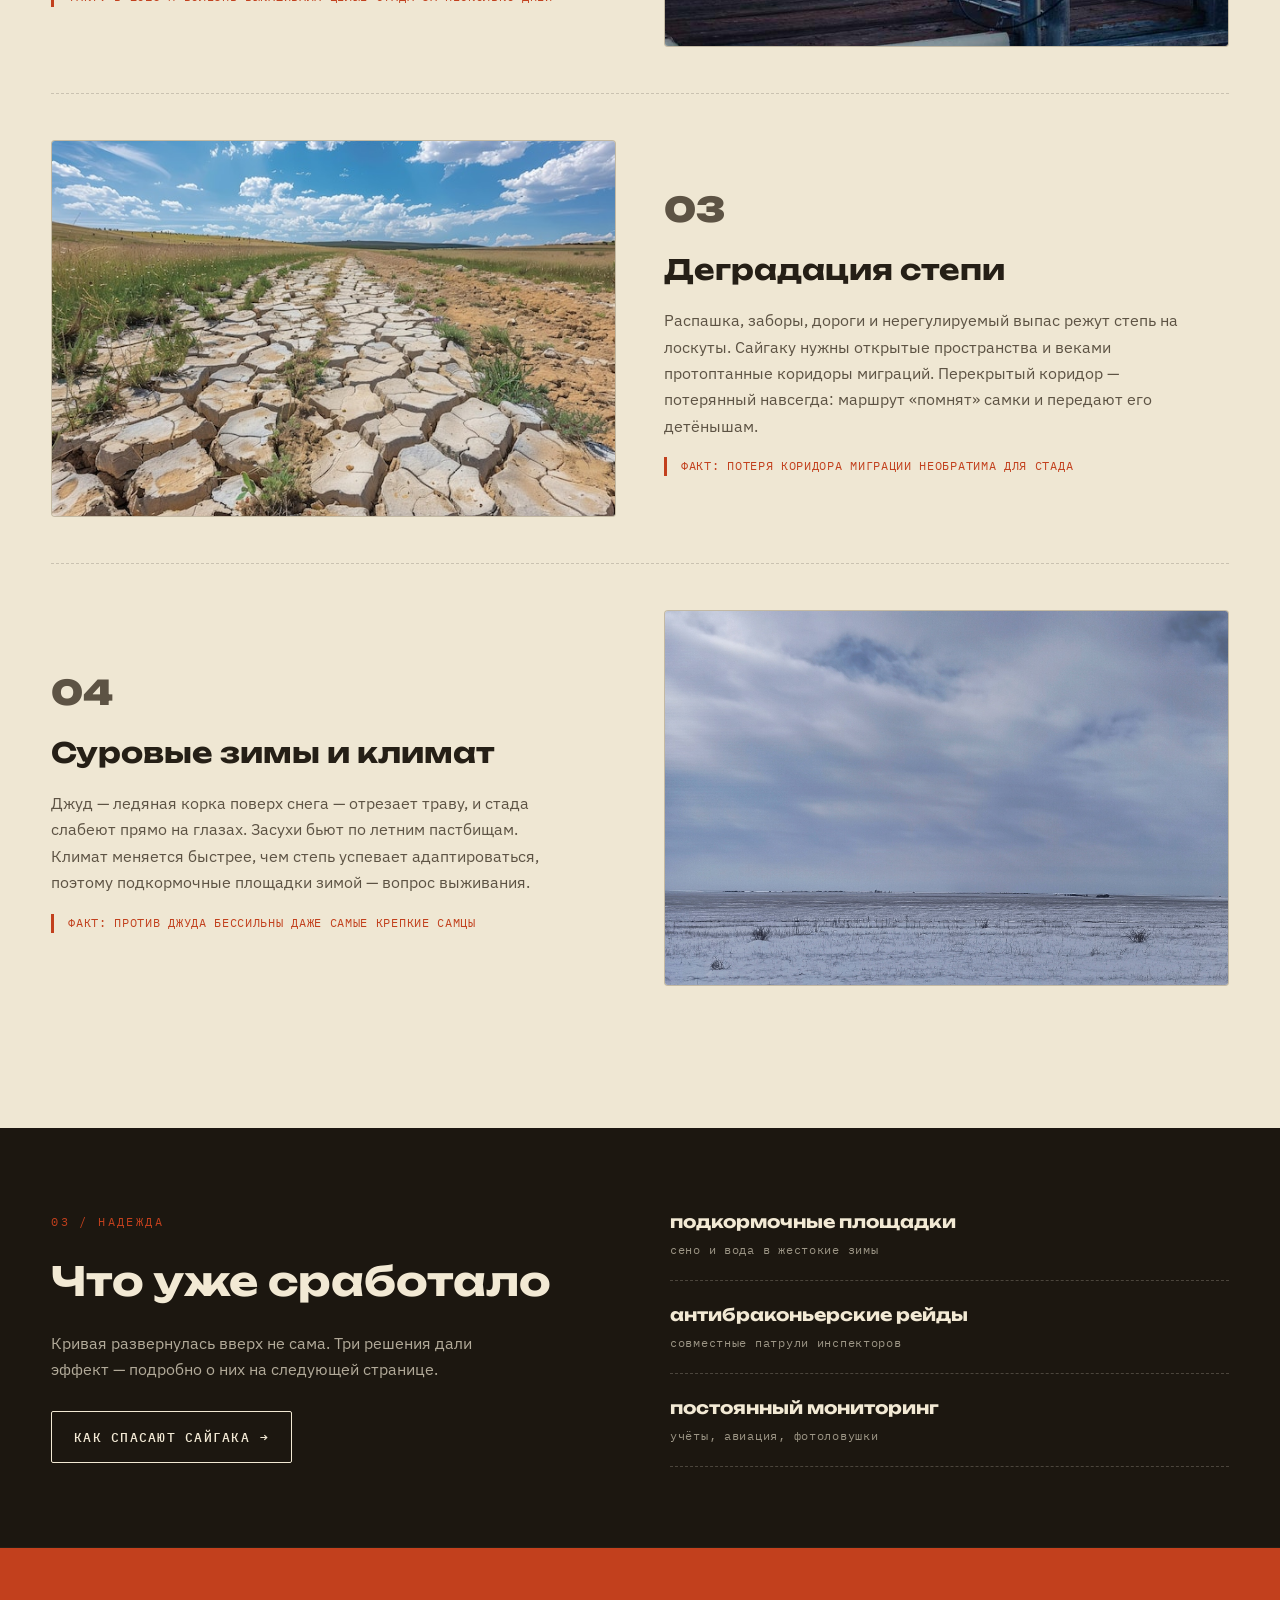
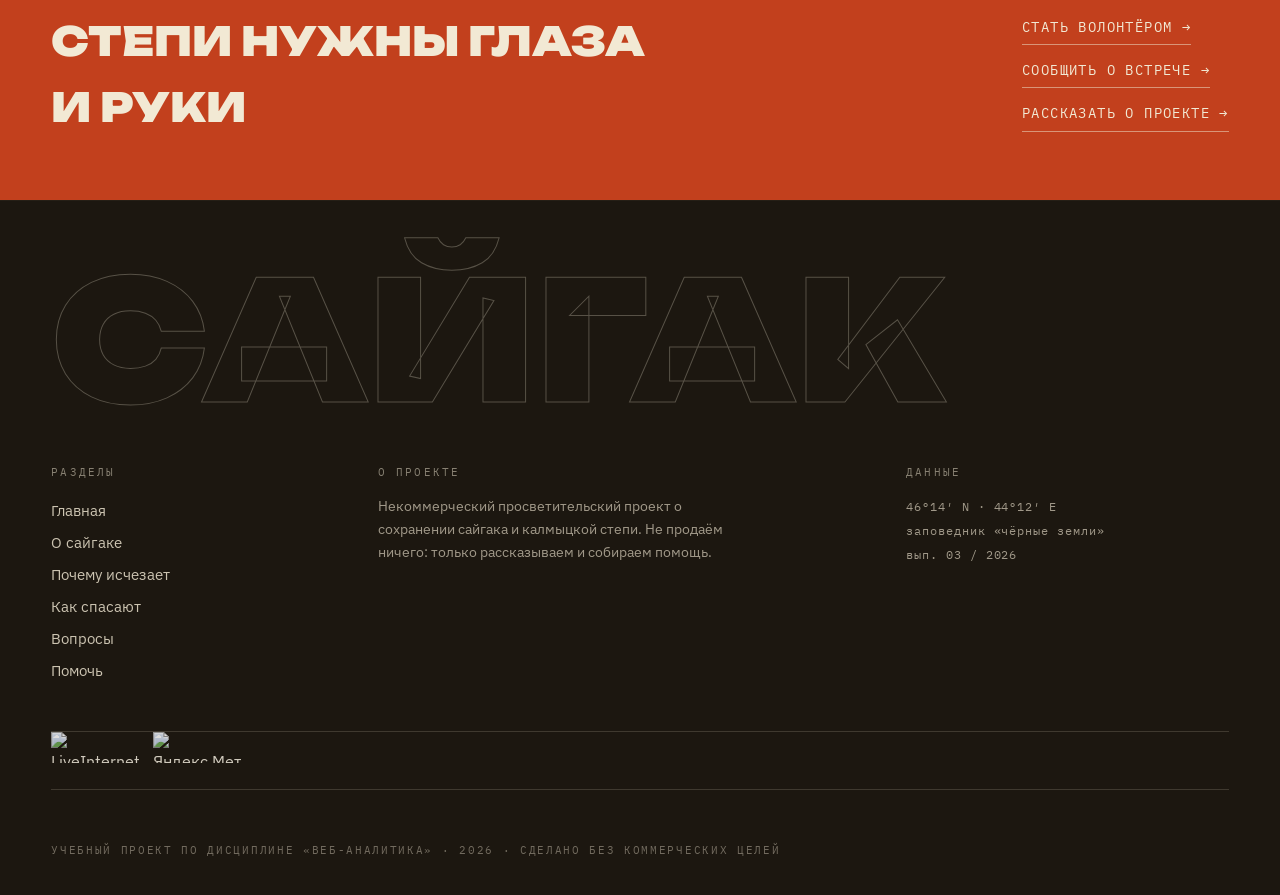
==== commit 70d1032e: "Move Yandex Informer to Footer" ====
--- a/site/decline.html
+++ b/site/decline.html
@@ -13,16 +13,6 @@
 <link rel="stylesheet" href="css/style.css">
 
 <!-- ══ СЧЁТЧИКИ: Яндекс.Метрика · Рамблер/Топ100 · Top.Mail.ru (вставить коды) ══ -->
-<!-- Yandex.Metrika informer -->
-<a href="https://metrika.yandex.ru/stat/?id=112433520&amp;from=informer" target="_blank" rel="nofollow">
-    <img src="https://informer.yandex.ru/informer/112433520/3_1_FFFFFFFF_EFEFEFFF_0_pageviews"
-         style="width:88px; height:31px; border:0;"
-         alt="Яндекс.Метрика"
-         title="Яндекс.Метрика: данные за сегодня (просмотры, визиты и уникальные посетители)"
-        class="ym-advanced-informer" data-cid="112433520" data-lang="ru"/>
-</a>
-<!-- /Yandex.Metrika informer -->
-
 <!-- Yandex.Metrika counter -->
 <script type="text/javascript">
     (function(m,e,t,r,i,k,a){
@@ -300,6 +290,16 @@
   ";h"+escape(d.title.substring(0,150))+";"+Math.random()})
   (document,screen)</script>
   <!--/LiveInternet-->
+
+  <!-- Yandex.Metrika informer -->
+  <a href="https://metrika.yandex.ru/stat/?id=112433520&amp;from=informer" target="_blank" rel="nofollow">
+      <img src="https://informer.yandex.ru/informer/112433520/3_0_FFFFFFFF_EFEFEFFF_0_pageviews"
+          style="width:88px; height:31px; border:0;"
+          alt="Яндекс.Метрика"
+          title="Яндекс.Метрика: данные за сегодня (просмотры, визиты и уникальные посетители)"
+          class="ym-advanced-informer" data-cid="112433520" data-lang="ru"/>
+  </a>
+  <!-- /Yandex.Metrika informer -->
 </div>
     <p class="foot-meta mono">учебный проект по дисциплине «веб-аналитика» · 2026 · сделано без коммерческих целей</p>
   </div>
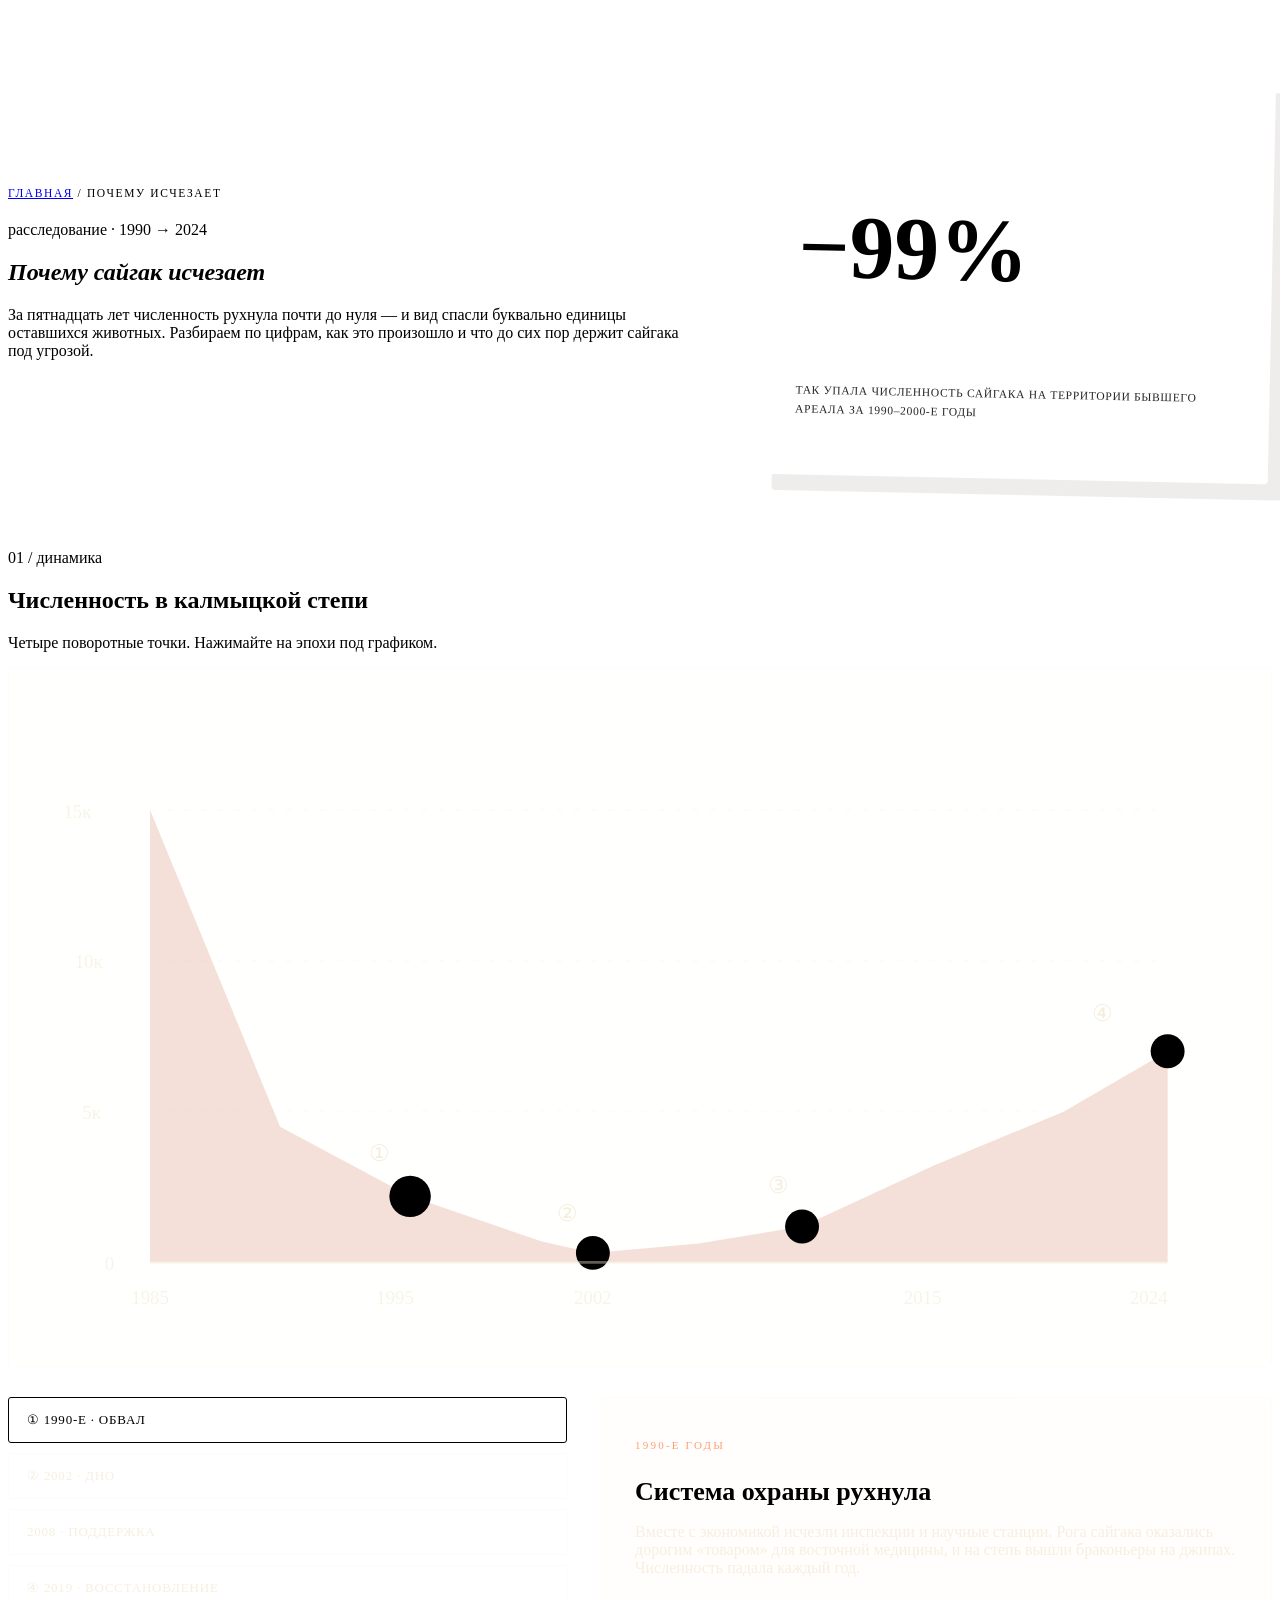
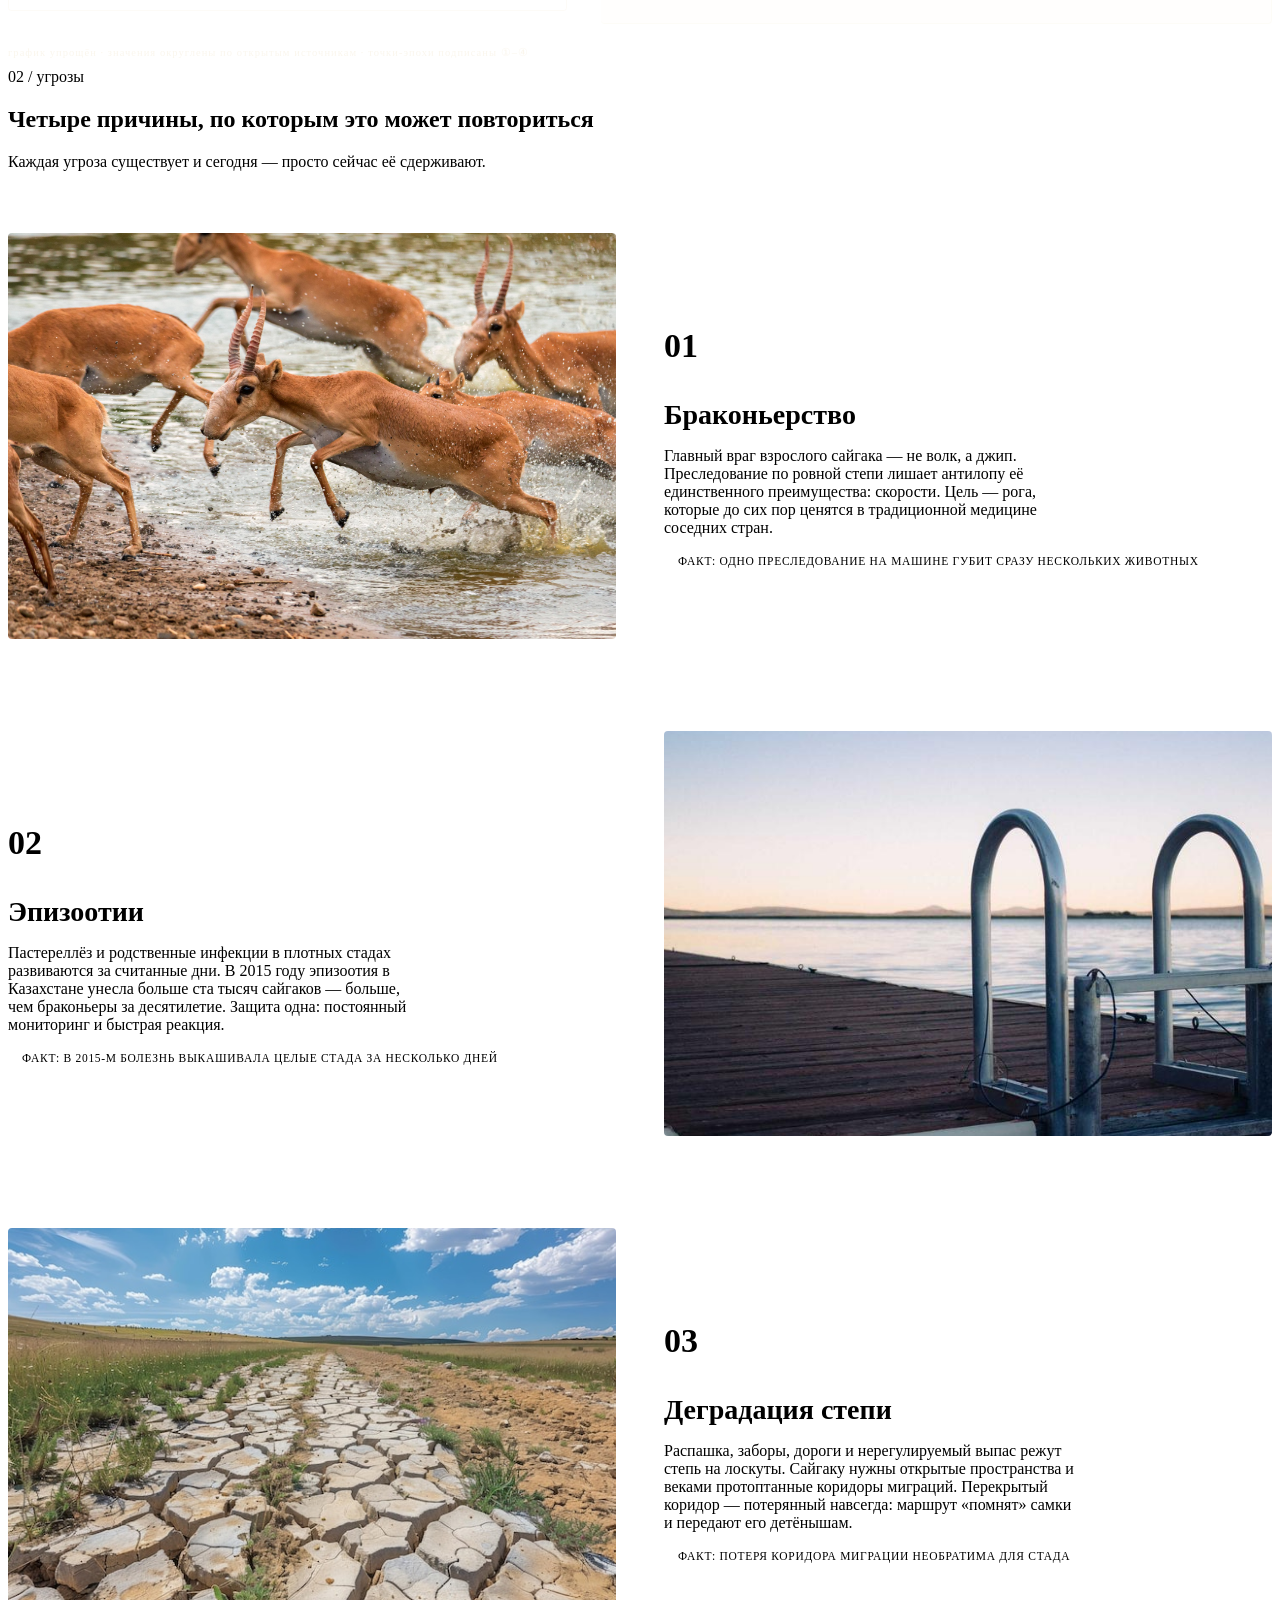
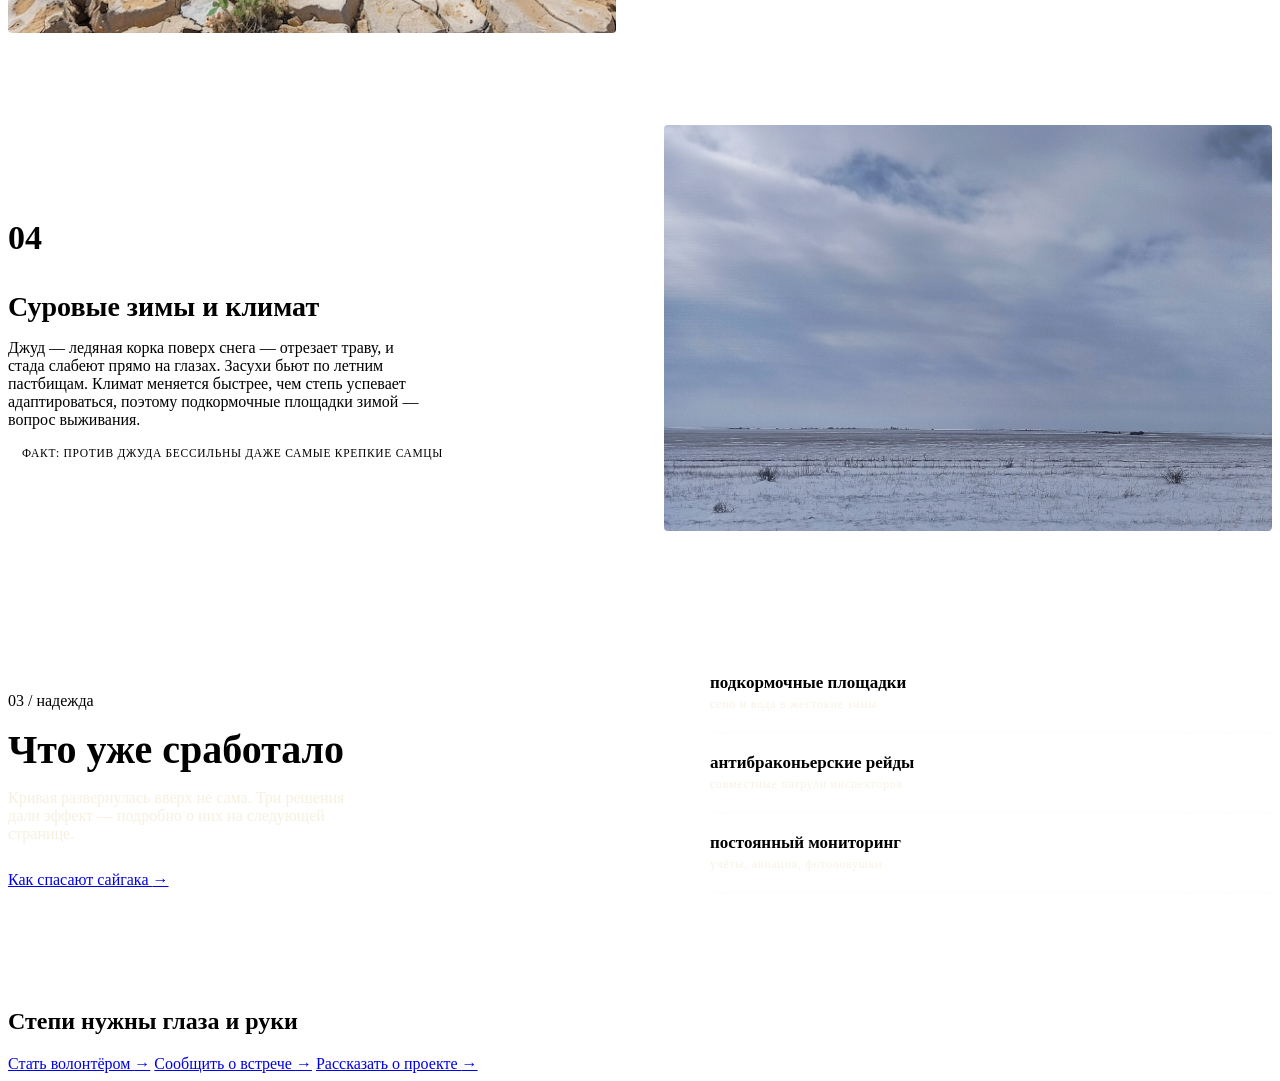
==== commit b686edf3: "Deduplicate shared markup via SSI partials Extract head, counters, statusbar, header-nav, disclaimer" ====
--- a/site/decline.html
+++ b/site/decline.html
@@ -1,104 +1,18 @@
-<!DOCTYPE html>
-<html lang="ru">
-<head>
-<meta charset="UTF-8">
-<meta name="viewport" content="width=device-width, initial-scale=1.0">
-<title>Почему сайгак исчезает | Сайгак: сохранить степь</title>
-<meta name="description" content="Как сайгак едва не исчез: динамика численности, четыре главные угрозы — браконьерство, эпизоотии, деградация степи, суровые зимы.">
-<!-- Раскомментируй, пока проект учебный: -->
-<meta name="robots" content="noindex">
-<link rel="preconnect" href="https://fonts.googleapis.com">
-<link rel="preconnect" href="https://fonts.gstatic.com" crossorigin>
-<link href="https://fonts.googleapis.com/css2?family=IBM+Plex+Mono:wght@400;500;600&family=IBM+Plex+Sans:wght@400;500;600;700&family=Unbounded:wght@500;700;900&display=swap" rel="stylesheet">
-<link rel="stylesheet" href="css/style.css">
-
-<!-- ══ СЧЁТЧИКИ: Яндекс.Метрика · Рамблер/Топ100 · Top.Mail.ru (вставить коды) ══ -->
-<!-- Yandex.Metrika counter -->
-<script type="text/javascript">
-    (function(m,e,t,r,i,k,a){
-        m[i]=m[i]||function(){(m[i].a=m[i].a||[]).push(arguments)};
-        m[i].l=1*new Date();
-        for (var j = 0; j < document.scripts.length; j++) {if (document.scripts[j].src === r) { return; }}
-        k=e.createElement(t),a=e.getElementsByTagName(t)[0],k.async=1,k.src=r,a.parentNode.insertBefore(k,a)
-    })(window, document,'script','https://mc.yandex.ru/metrika/tag.js?id=112433520', 'ym');
-
-    ym(112433520, 'init', {ssr:true, webvisor:true, clickmap:true, ecommerce:"dataLayer", referrer: document.referrer, url: location.href, accurateTrackBounce:true, trackLinks:true});
-</script>
-<noscript><div><img src="https://mc.yandex.ru/watch/112433520" style="position:absolute; left:-9999px;" alt="" /></div></noscript>
-<!-- /Yandex.Metrika counter -->
-
-<!-- ══ Rambler Top100 ══ -->
-<script>
-    (function (w, d, c) {
-    (w[c] = w[c] || []).push(function() {
-        var options = { project: 7752474 };
-        try { w.top100Counter = new top100(options); } catch(e) { }
-    });
-    var n = d.getElementsByTagName("script")[0],
-    s = d.createElement("script"),
-    f = function () { n.parentNode.insertBefore(s, n); };
-    s.type = "text/javascript";
-    s.async = true;
-    s.src = (d.location.protocol == "https:" ? "https:" : "http:") + "//st.top100.ru/top100/top100.js";
-    if (w.opera == "[object Opera]") { d.addEventListener("DOMContentLoaded", f, false); } else { f(); }
-})(window, document, "_top100q");
-</script>
-<noscript><img src="//counter.rambler.ru/top100.cnt?pid=7752474" alt="Топ-100" /></noscript>
-
-<!-- ══ MyTracker (бывший Top.Mail.Ru) ══ -->
-<script type="text/javascript">
-var _tmr = window._tmr || (window._tmr = []);
-_tmr.push({id: "3793381", type: "pageView", start: (new Date()).getTime()});
-(function (d, w, id) {
-  if (d.getElementById(id)) return;
-  var ts = d.createElement("script"); ts.type = "text/javascript"; ts.async = true; ts.id = id;
-  ts.src = "https://top-fwz1.mail.ru/js/code.js";
-  var f = function () {var s = d.getElementsByTagName("script")[0]; s.parentNode.insertBefore(ts, s);};
-  if (w.opera == "[object Opera]") { d.addEventListener("DOMContentLoaded", f, false); } else { f(); }
-})(document, window, "tmr-code");
-</script>
-<noscript><div><img src="https://top-fwz1.mail.ru/counter?id=3793381;js=na" style="position:absolute;left:-9999px;" alt="MyTracker" /></div></noscript>
-
-</head>
+<!--#set var="PAGE" value="decline" -->
+<!--#set var="TITLE" value="Почему сайгак исчезает | Сайгак: сохранить степь" -->
+<!--#set var="DESC" value="Как сайгак едва не исчез: динамика численности, четыре главные угрозы — браконьерство, эпизоотии, деградация степи, суровые зимы." -->
+<!--#set var="NOINDEX" value="true" -->
+<!--#set var="ISSUE" value="03" -->
+<!--#set var="STATUS_TEXT" value="вып. 03 · расследование" -->
+<!--#set var="PAGE_PATH" value="/decline.html" -->
+<!--#include virtual="/partials/head.html" -->
 <body>
 
-<svg width="0" height="0" style="position:absolute" aria-hidden="true">
-  <symbol id="saiga" viewBox="0 0 140 90">
-    <path d="M10 66 C8 62 10 58 14 56 C18 48 26 46 32 46 C46 36 66 34 82 34 C90 34 94 30 97 24 C99 19 102 15 107 14 C112 12 118 13 121 17 C125 21 126 27 123 31 C121 35 116 36 112 35 C108 34 105 37 103 42 C101 47 98 50 94 52 L96 58 L116 70 L113 73 L92 62 C88 66 82 68 76 67 L84 84 L79 84 L70 66 C56 70 44 68 36 62 L18 80 L14 78 L30 58 C22 56 14 60 12 64 Z"/>
-    <path d="M38 62 L28 82 L24 82 L34 60 Z"/>
-    <path d="M90 56 L102 78 L98 80 L86 60 Z"/>
-    <path d="M107 14 C103 9 104 4 100 1" fill="none" stroke="currentColor" stroke-width="3" stroke-linecap="round"/>
-    <path d="M112 14 C109 9 110 4 106 1" fill="none" stroke="currentColor" stroke-width="3" stroke-linecap="round"/>
-  </symbol>
-</svg>
-
+<!--#include virtual="/partials/saiga-symbol.html" -->
 <div class="noise" aria-hidden="true"></div>
-
-<div class="statusbar mono">
-  <div class="wrap sbin">
-    <span class="dot" aria-hidden="true"></span>
-    <span>полевой проект · республика калмыкия</span>
-    <span class="hide-s">46°14′ N · 44°12′ E</span>
-    <span class="sb-r">вып. 03 · расследование</span>
-  </div>
-</div>
-
-<header class="site-head">
-  <div class="wrap headin">
-    <a class="logo" href="index.html">
-      <svg class="logo-saiga" viewBox="0 0 140 90" aria-hidden="true"><use href="#saiga"/></svg>
-      <span class="logo-t">САЙГАК<small>сохранить степь</small></span>
-    </a>
-    <nav class="nav" aria-label="Основная навигация">
-      <a href="index.html">Главная</a>
-      <a href="saiga.html">О сайгаке</a>
-      <a href="decline.html" class="active" aria-current="page">Почему исчезает</a>
-      <a href="rescue.html">Как спасают</a>
-      <a href="faq.html">Вопросы</a>
-      <a href="help.html" class="nav-cta" data-track="nav_help">Помочь</a>
-    </nav>
-  </div>
-</header>
+<!--#include virtual="/partials/statusbar.html" -->
+<!--#include virtual="/partials/header-nav.html" -->
+<!--#include virtual="/partials/disclaimer.html" -->
 
 <main>
 
@@ -156,7 +70,7 @@
       <div class="era-tabs" role="tablist" aria-label="Эпохи">
         <button class="era active" data-era="a" type="button">① 1990-е · обвал</button>
         <button class="era" data-era="b" type="button">② 2002 · дно</button>
-        <button class="era" data-era="c" type="button">③ 2008 · поддержка</button>
+        <button class="era" data-era="c" type="button"> 2008 · поддержка</button>
         <button class="era" data-era="d" type="button">④ 2019 · восстановление</button>
       </div>
       <div class="era-panel" aria-live="polite">
@@ -171,7 +85,7 @@
   </div>
 </section>
 
-<!-- ══ четыре угрозы ══ -->
+<!-- ═ четыре угрозы ══ -->
 <section class="sec" id="threats">
   <div class="wrap">
     <div class="shead">
@@ -253,58 +167,8 @@
 
 </main>
 
-<footer class="site-foot">
-  <div class="wrap">
-    <p class="foot-word" aria-hidden="true">САЙГАК</p>
-    <div class="foot-grid">
-      <div>
-        <p class="f-t mono">разделы</p>
-        <a href="index.html">Главная</a>
-        <a href="saiga.html">О сайгаке</a>
-        <a href="decline.html">Почему исчезает</a>
-        <a href="rescue.html">Как спасают</a>
-        <a href="faq.html">Вопросы</a>
-        <a href="help.html">Помочь</a>
-      </div>
-      <div>
-        <p class="f-t mono">о проекте</p>
-        <p class="f-p">Некоммерческий просветительский проект о сохранении сайгака и калмыцкой степи. Не продаём ничего: только рассказываем и собираем помощь.</p>
-      </div>
-      <div>
-        <p class="f-t mono">данные</p>
-        <p class="f-p mono-sm">46°14′ N · 44°12′ E<br>заповедник «чёрные земли»<br>вып. 03 / 2026</p>
-      </div>
-    </div>
-<div class="counters-row">
-  <!--LiveInternet counter-->
-  <a href="https://www.liveinternet.ru/click" target="_blank" rel="noopener">
-    <img id="licntCC11" width="88" height="31" style="border:0"
-         title="LiveInternet: просмотры и посетители за 24 часа и сегодня"
-         src="[data-uri]"
-         alt="LiveInternet" />
-  </a>
-  <script>(function(d,s){d.getElementById("licntCC11").src=
-  "https://counter.yadro.ru/hit?t11.6;r"+escape(d.referrer)+
-  ((typeof(s)=="undefined")?"":";s"+s.width+"*"+s.height+"*"+
-  (s.colorDepth?s.colorDepth:s.pixelDepth))+";u"+escape(d.URL)+
-  ";h"+escape(d.title.substring(0,150))+";"+Math.random()})
-  (document,screen)</script>
-  <!--/LiveInternet-->
-
-  <!-- Yandex.Metrika informer -->
-  <a href="https://metrika.yandex.ru/stat/?id=112433520&amp;from=informer" target="_blank" rel="nofollow">
-      <img src="https://informer.yandex.ru/informer/112433520/3_0_FFFFFFFF_EFEFEFFF_0_pageviews"
-          style="width:88px; height:31px; border:0;"
-          alt="Яндекс.Метрика"
-          title="Яндекс.Метрика: данные за сегодня (просмотры, визиты и уникальные посетители)"
-          class="ym-advanced-informer" data-cid="112433520" data-lang="ru"/>
-  </a>
-  <!-- /Yandex.Metrika informer -->
-</div>
-    <p class="foot-meta mono">учебный проект по дисциплине «веб-аналитика» · 2026 · сделано без коммерческих целей</p>
-  </div>
-</footer>
-
+<!--#include virtual="/partials/footer.html" -->
+<!--#include virtual="/partials/analytics.html" -->
 <style>
 /* ── страница «Почему исчезает» ───────────────────────── */
 .pg-open{padding:64px 0 70px;border-bottom:1px solid var(--line)}
@@ -354,7 +218,7 @@
 .fact{margin-top:18px;font-size:11.5px;letter-spacing:.06em;text-transform:uppercase;color:var(--red);border-left:3px solid var(--red);padding-left:14px}
 
 /* что сработало */
-.worked{background:var(--pine,#15251c);background:var(--dusk);color:var(--cream);padding:80px 0}
+.worked{background:var(--dusk);color:var(--cream);padding:80px 0}
 .w-grid{display:grid;grid-template-columns:1fr 1fr;gap:60px;align-items:center}
 .worked h2{font-family:var(--disp);font-weight:700;font-size:clamp(26px,3.4vw,40px);margin:16px 0 16px}
 .w-note{color:rgba(242,233,212,.7);max-width:44ch;margin-bottom:28px}
@@ -371,34 +235,7 @@
   .era-tabs{flex-direction:row;flex-wrap:wrap}
 }
 </style>
-
 <script>
-/* аналитика: Метрика · Топ100 · Топ.ру */
-const YM_ID = 112433520; // ← номер счётчика Метрики
-window.analyticsLog = window.analyticsLog || [];
-function track(action, params){
-  const p = params || {};
-  window.analyticsLog.push({ ts: new Date().toISOString(), action, params: p });
-  console.info('[analytics]', action, p);
-  try { if (window.ym && YM_ID) ym(YM_ID, 'reachGoal', action, p); } catch (e) {}
-  try { if (window._tmr) _tmr.push(Object.assign({ type: 'reachGoal', goal: action }, p)); } catch (e) {}
-}
-track('page_view', { page: '/decline.html' });
-document.addEventListener('click', function (ev) {
-  const t = ev.target.closest('[data-track]');
-  if (t) track(t.dataset.track);
-});
-
-const RM = window.matchMedia('(prefers-reduced-motion: reduce)').matches;
-const io = new IntersectionObserver(function (entries) {
-  entries.forEach(function (en) {
-    if (!en.isIntersecting) return;
-    en.target.classList.add('in');
-    io.unobserve(en.target);
-  });
-}, { threshold: .18 });
-document.querySelectorAll('.rv,.lm').forEach(el => io.observe(el));
-
 /* график: прорисовка линии при появлении */
 (function () {
   const wrap = document.querySelector('.bchart-wrap');
@@ -456,4 +293,4 @@
 setEra('a');
 </script>
 </body>
-</html>+</html>
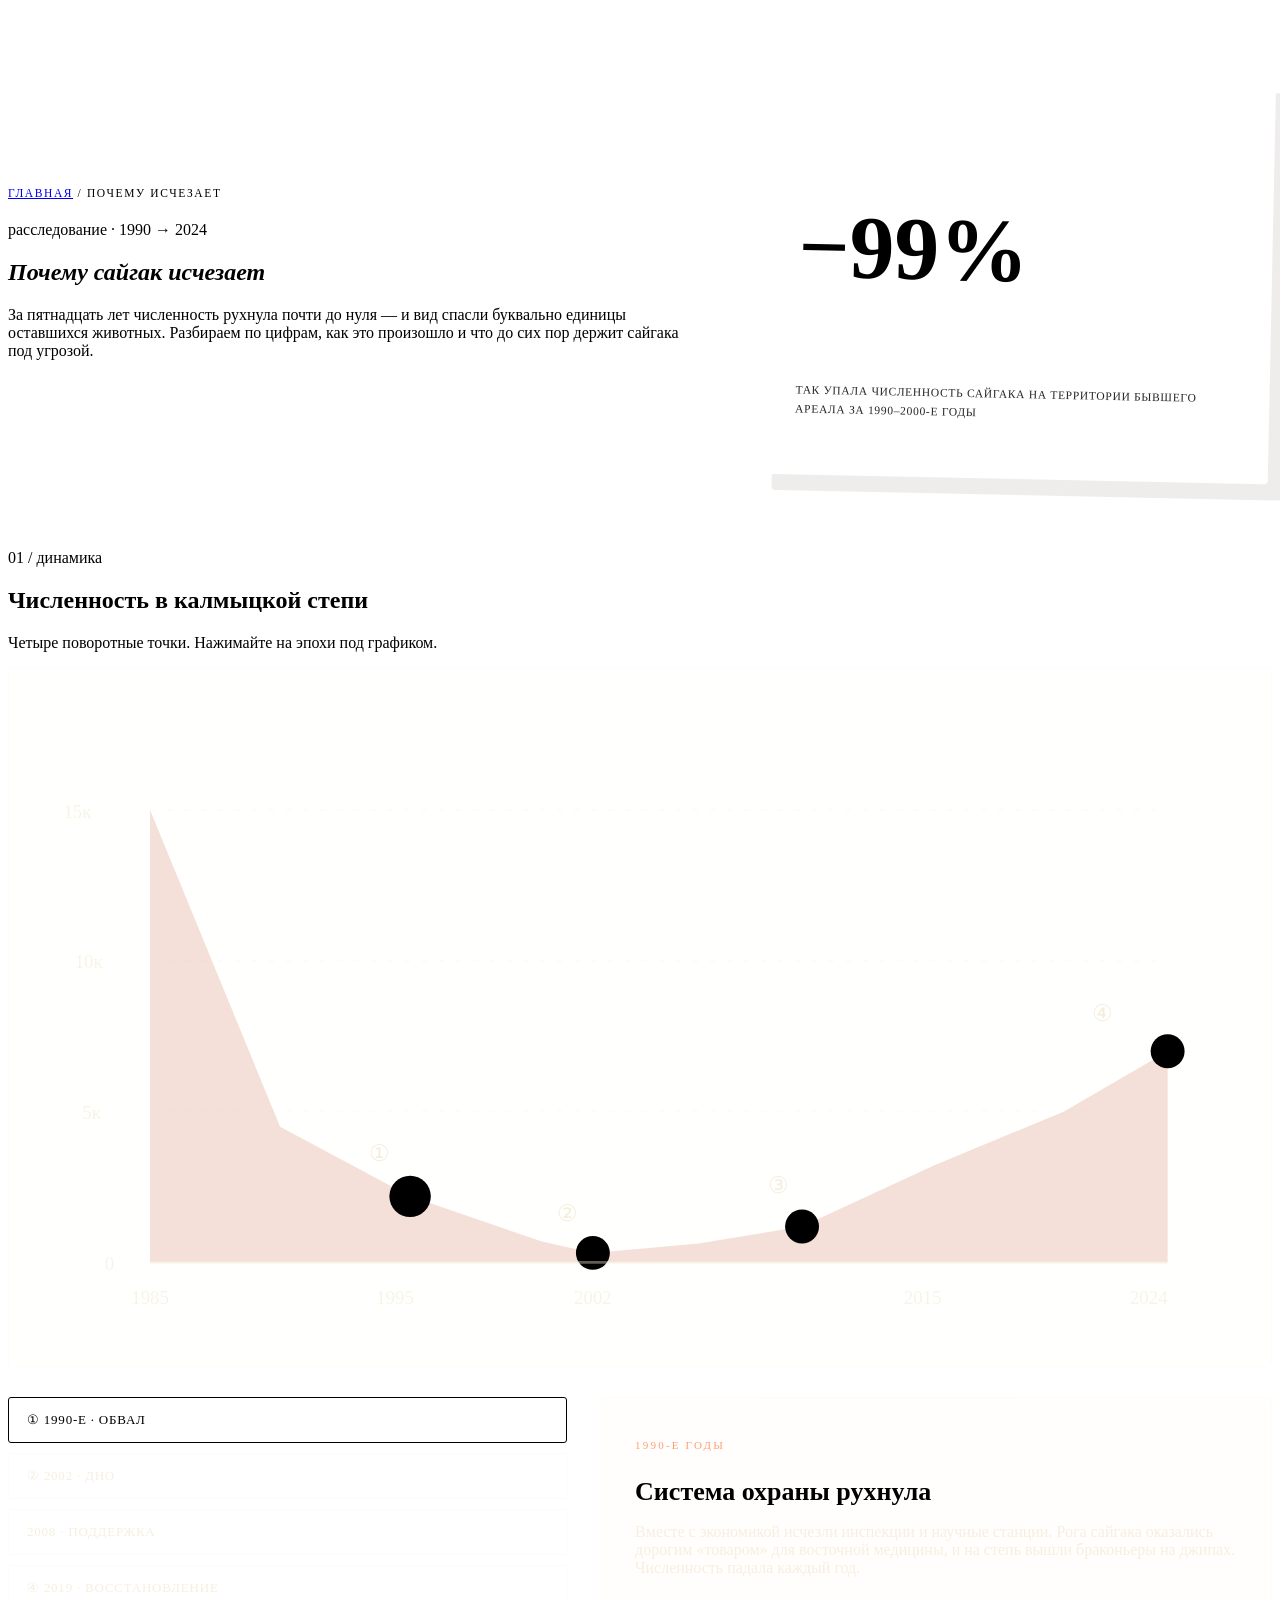
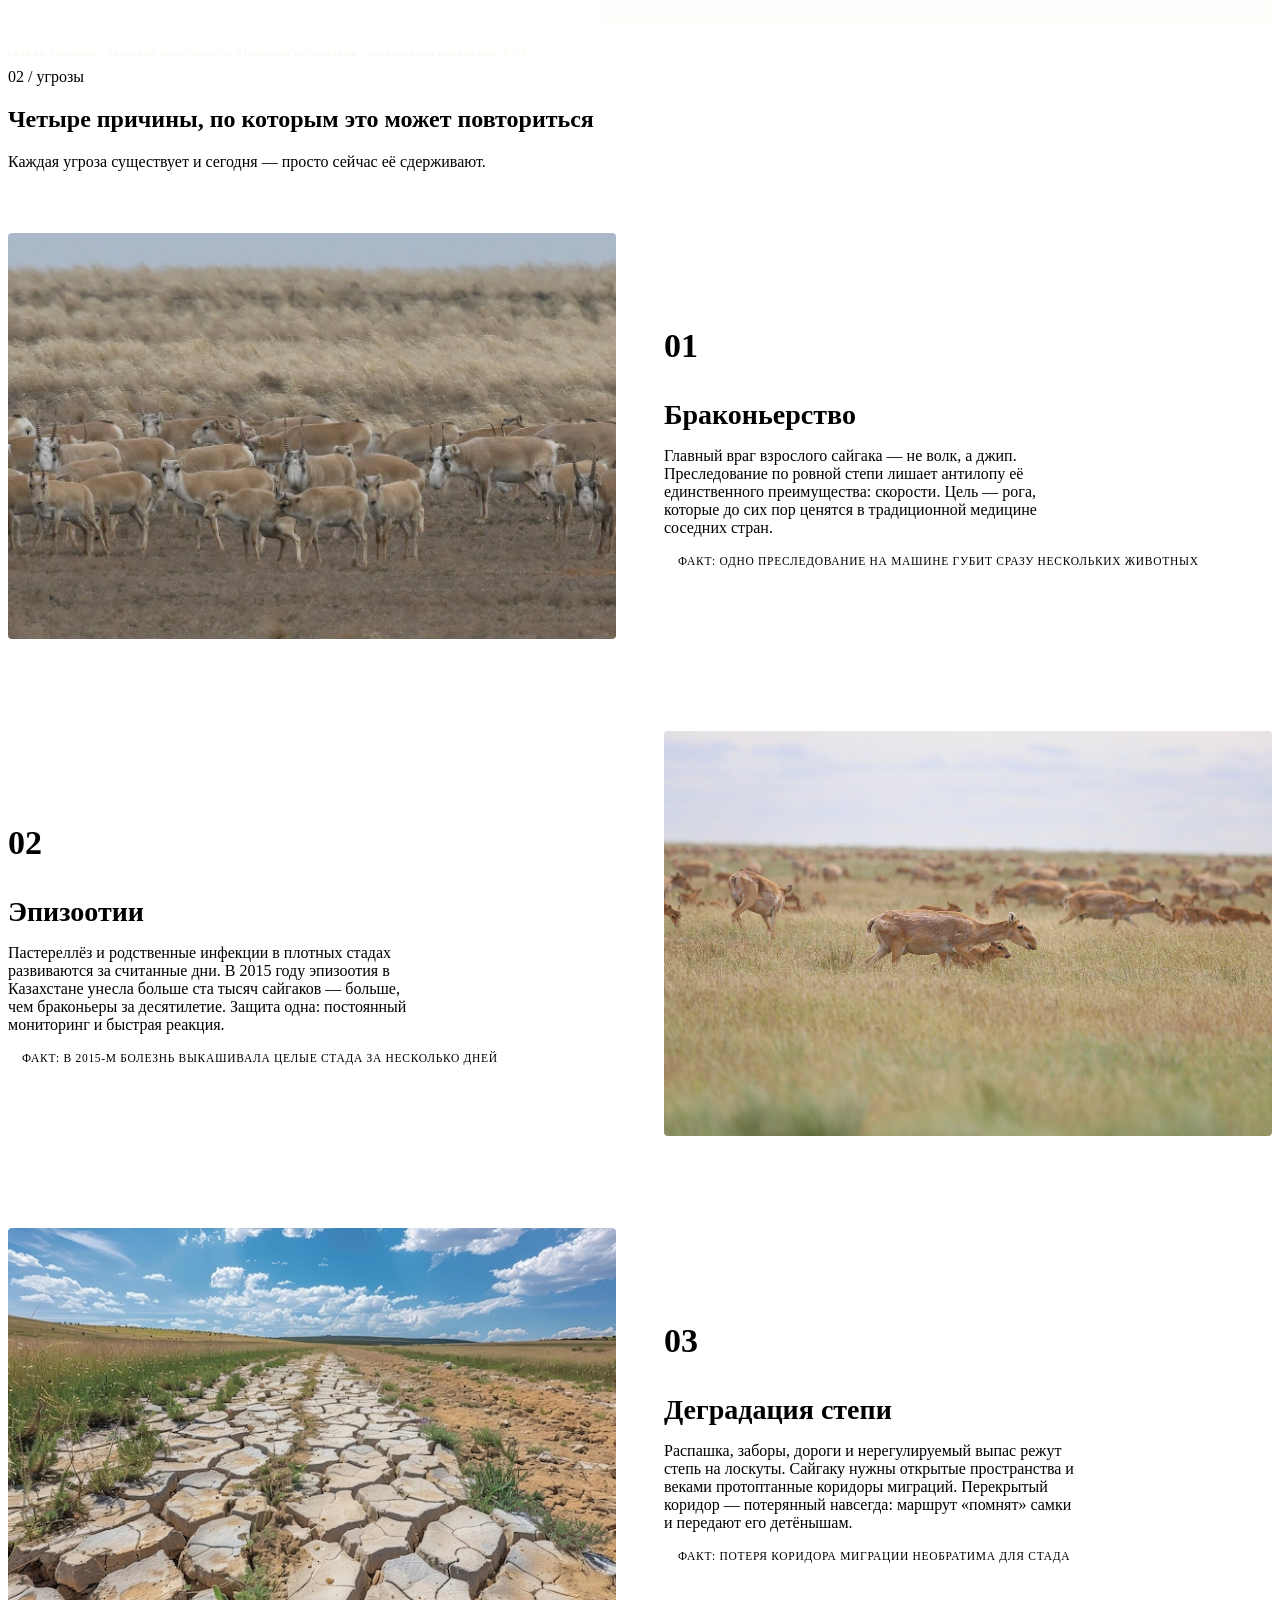
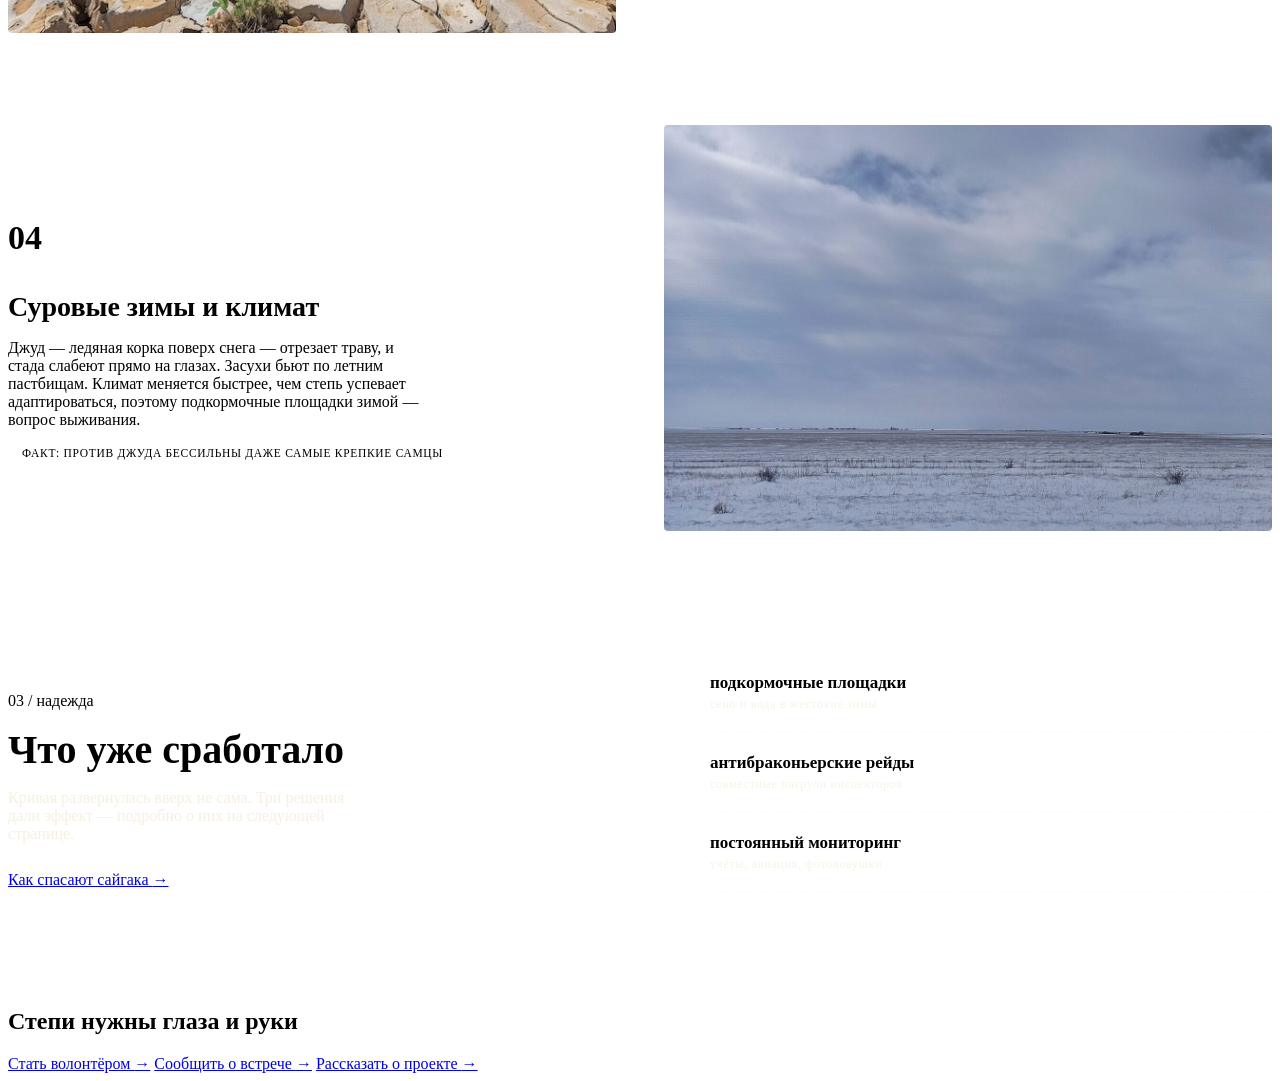
==== commit c670c7eb: "Replace off-topic images and optimize weight Swap five mismatched photos for topical ones (Wikimedia" ====
--- a/site/decline.html
+++ b/site/decline.html
@@ -95,7 +95,7 @@
     </div>
 
     <article class="threat rv">
-      <div class="img"><img src="img/anti-poaching-patrol-jeep.jpg" alt="Патруль против браконьеров в степи" loading="lazy" decoding="async"></div>
+      <div class="img"><img src="img/saiga-herd-steppe.jpg" width="1280" height="965" alt="Стадо сайгаков в степи" loading="lazy" decoding="async"></div>
       <div class="txt">
         <p class="t-n">01</p>
         <h3>Браконьерство</h3>
@@ -105,7 +105,7 @@
     </article>
 
     <article class="threat rev rv">
-      <div class="img"><img src="img/vet-monitoring-steppe.jpg" alt="Ветеринарный мониторинг в степи" loading="lazy" decoding="async"></div>
+      <div class="img"><img src="img/saiga-dense-herd.jpg" width="1280" height="853" alt="Плотное стадо сайгаков в степи (фото: AleksandrPutilin, CC BY-SA 4.0)" loading="lazy" decoding="async"></div>
       <div class="txt">
         <p class="t-n">02</p>
         <h3>Эпизоотии</h3>
@@ -115,7 +115,7 @@
     </article>
 
     <article class="threat rv">
-      <div class="img"><img src="img/plowed-steppe-road.jpg" alt="Распаханная степь и дорога" loading="lazy" decoding="async"></div>
+      <div class="img"><img src="img/plowed-steppe-road.jpg" width="626" height="471" alt="Распаханная степь и дорога" loading="lazy" decoding="async"></div>
       <div class="txt">
         <p class="t-n">03</p>
         <h3>Деградация степи</h3>
@@ -125,7 +125,7 @@
     </article>
 
     <article class="threat rev rv">
-      <div class="img"><img src="img/kalmykia-harsh-winter.jpg" alt="Суровая зима в калмыцкой степи" loading="lazy" decoding="async"></div>
+      <div class="img"><img src="img/kalmykia-harsh-winter.jpg" width="1280" height="853" alt="Суровая зима в калмыцкой степи" loading="lazy" decoding="async"></div>
       <div class="txt">
         <p class="t-n">04</p>
         <h3>Суровые зимы и климат</h3>
